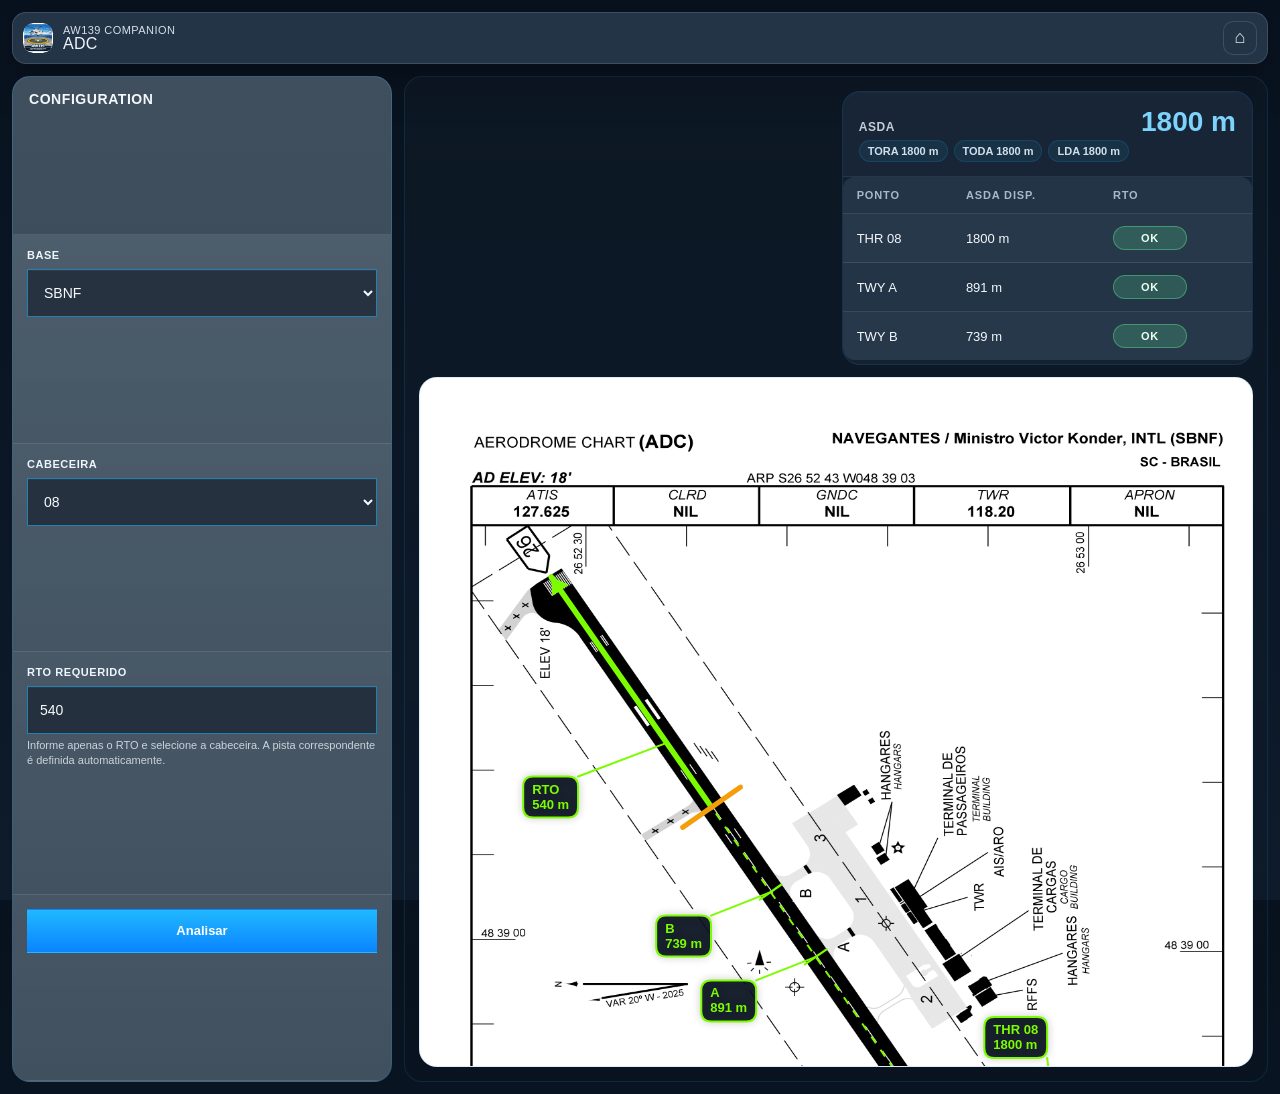
==== adc/index.html @ 5f9b778a "Add files via upload" ====
<!DOCTYPE html>
<html lang="pt-BR">
<head>
  <meta charset="UTF-8" />
  <meta name="viewport" content="width=device-width, initial-scale=1.0, viewport-fit=cover" />
  <meta name="theme-color" content="#08121f" />
  <meta name="apple-mobile-web-app-capable" content="yes" />
  <meta name="apple-mobile-web-app-status-bar-style" content="black-translucent" />
  <meta name="apple-mobile-web-app-title" content="AW139" />
  <link rel="manifest" href="../manifest.webmanifest" />
  <link rel="icon" type="image/png" sizes="32x32" href="../assets/icon-32.png" />
  <link rel="apple-touch-icon" sizes="180x180" href="../assets/icon-180.png" />
  <title>AW139 Companion - ADC Module v36</title>
  <style>

    :root {
      --bg: #08121f;
      --bg2: #0d1b2b;
      --panel: rgba(11, 22, 35, 0.92);
      --panel-2: rgba(14, 28, 45, 0.86);
      --line: rgba(148, 163, 184, 0.18);
      --line-2: rgba(148, 163, 184, 0.10);
      --text: #e5eef8;
      --muted: #97a7bb;
      --accent: #20b8ff;
      --accent-2: #0a84ff;
      --ok: #7CFC00;
      --bad: #ef4444;
      --warn: #f59e0b;
      --gate: #f59e0b;
      --violet: #8b5cf6;
      --chip: rgba(32, 184, 255, 0.10);
      --shadow: 0 18px 40px rgba(0,0,0,0.24);
      --radius: 20px;
      --radius-sm: 14px;
    }
    * { box-sizing: border-box; }
    html, body { height: 100%; }
    body {
      margin: 0;
      color: var(--text);
      font-family: Inter, -apple-system, BlinkMacSystemFont, "Segoe UI", Roboto, Helvetica, Arial, sans-serif;
      background:
        radial-gradient(circle at top right, rgba(32,184,255,.14), transparent 28%),
        radial-gradient(circle at bottom left, rgba(10,132,255,.12), transparent 22%),
        linear-gradient(180deg, var(--bg) 0%, var(--bg2) 100%);
    }
    .shell {
      min-height: calc(100% - 56px);
      display: grid;
      grid-template-columns: 460px 1fr;
      gap: 16px;
      padding: 16px;
    }
    .pane {
      border-radius: 24px;
      border: 1px solid var(--line);
      background: linear-gradient(180deg, rgba(14,28,45,.96), rgba(8,18,31,.96));
      box-shadow: var(--shadow);
      overflow: hidden;
      min-width: 0;
    }
    .left {
      display: flex;
      flex-direction: column;
      min-height: 0;
    }
    .hero {
      padding: 18px 20px 16px;
      border-bottom: 1px solid var(--line);
      background: linear-gradient(180deg, rgba(255,255,255,.03), rgba(255,255,255,0));
    }
    .eyebrow {
      color: #7dd3fc;
      font-size: 12px;
      font-weight: 800;
      letter-spacing: .10em;
      text-transform: uppercase;
    }
    h1 {
      margin: 8px 0 6px;
      font-size: 24px;
      line-height: 1.05;
      letter-spacing: -.02em;
    }
    .sub {
      color: var(--muted);
      font-size: 13px;
      line-height: 1.45;
    }
    .scroll {
      overflow: auto;
      padding: 14px;
      display: flex;
      flex-direction: column;
      gap: 12px;
    }
    .card {
      border-radius: var(--radius);
      border: 1px solid var(--line);
      background: linear-gradient(180deg, rgba(15,30,49,.95), rgba(11,22,35,.92));
      padding: 14px;
    }
    .card-head {
      display: flex;
      align-items: center;
      justify-content: space-between;
      gap: 10px;
      margin-bottom: 12px;
    }
    .card-title {
      margin: 0;
      font-size: 15px;
      font-weight: 800;
      letter-spacing: -.01em;
    }
    .step {
      min-width: 28px;
      height: 28px;
      border-radius: 999px;
      display: inline-flex;
      align-items: center;
      justify-content: center;
      background: linear-gradient(180deg, var(--accent), var(--accent-2));
      color: white;
      font-size: 12px;
      font-weight: 800;
      box-shadow: 0 6px 16px rgba(32,184,255,.28);
    }
    .grid2, .grid3 {
      display: grid;
      gap: 10px;
    }
    .grid2 { grid-template-columns: 1fr 1fr; }
    .grid3 { grid-template-columns: repeat(3, minmax(0, 1fr)); }
    .stack { display: flex; flex-direction: column; gap: 8px; }
    label {
      display: block;
      margin-bottom: 6px;
      color: #b8c5d4;
      font-size: 11px;
      font-weight: 700;
      letter-spacing: .04em;
      text-transform: uppercase;
    }
    input, select, textarea {
      width: 100%;
      border-radius: 14px;
      border: 1px solid rgba(148,163,184,.18);
      background: rgba(4,10,18,.56);
      color: var(--text);
      padding: 11px 12px;
      font-size: 14px;
      outline: none;
      resize: vertical;
    }
    textarea { min-height: 110px; font-family: ui-monospace, SFMono-Regular, Menlo, Consolas, monospace; font-size: 12px; }
    #geometryJson { min-height: 360px; line-height: 1.45; white-space: pre; overflow: auto; }
    #baseJson { min-height: 180px; line-height: 1.45; white-space: pre; overflow: auto; }
    input:focus, select:focus, textarea:focus {
      border-color: rgba(32,184,255,.68);
      box-shadow: 0 0 0 3px rgba(32,184,255,.12);
    }
    button {
      border: 1px solid rgba(148,163,184,.18);
      background: rgba(255,255,255,.03);
      color: var(--text);
      padding: 10px 13px;
      border-radius: 14px;
      font-size: 13px;
      font-weight: 800;
      cursor: pointer;
      transition: .18s ease;
    }
    button:hover { transform: translateY(-1px); border-color: rgba(32,184,255,.32); }
    button.primary {
      background: linear-gradient(180deg, var(--accent), var(--accent-2));
      color: white;
      border-color: transparent;
      box-shadow: 0 8px 18px rgba(32,184,255,.22);
    }
    button.ghost { background: rgba(255,255,255,.02); }
    .btn-row { display: flex; gap: 8px; flex-wrap: wrap; }
    .chips { display: flex; flex-wrap: wrap; gap: 8px; }
    .chip {
      border-radius: 999px;
      padding: 7px 11px;
      background: var(--chip);
      color: #d8efff;
      border: 1px solid rgba(32,184,255,.22);
      font-size: 12px;
      font-weight: 800;
    }
    .chip.ok { background: rgba(53,208,127,.10); border-color: rgba(53,208,127,.28); color: #baf5d0; }
    .chip.bad { background: rgba(255,88,93,.10); border-color: rgba(255,88,93,.28); color: #ffd3d4; }
    .chip.warn { background: rgba(247,181,72,.10); border-color: rgba(247,181,72,.28); color: #ffe4b0; }
    .metrics {
      display: grid;
      grid-template-columns: repeat(3, minmax(0, 1fr));
      gap: 10px;
    }
    .metric {
      border-radius: 16px;
      padding: 12px;
      border: 1px solid var(--line);
      background: linear-gradient(180deg, rgba(5,10,18,.36), rgba(255,255,255,.02));
    }
    .metric .k { font-size: 11px; text-transform: uppercase; letter-spacing: .05em; color: var(--muted); font-weight: 700; }
    .metric .v { margin-top: 7px; font-size: 24px; font-weight: 900; letter-spacing: -.03em; }
    .helper, .summary, .foot {
      color: var(--muted);
      font-size: 12px;
      line-height: 1.55;
    }
    .summary { font-size: 13px; }
    .summary strong { color: #def4ff; }
    table {
      width: 100%;
      border-collapse: collapse;
      border-spacing: 0;
      overflow: hidden;
      border-radius: 14px;
      font-size: 12px;
    }
    th, td {
      padding: 9px 8px;
      border-bottom: 1px solid var(--line-2);
      text-align: center;
    }
    th:first-child, td:first-child { text-align: left; }
    th {
      background: rgba(255,255,255,.03);
      color: #a8bbcd;
      font-size: 11px;
      font-weight: 800;
      text-transform: uppercase;
      letter-spacing: .04em;
    }
    tr:last-child td { border-bottom: none; }
    .yes { color: #9ef0bd; font-weight: 800; }
    .no { color: #ffc0c2; font-weight: 800; }
    .decision-go { color: #9ef0bd; font-weight: 900; }
    .decision-stop { color: #ffc0c2; font-weight: 900; }
    .selected-row { outline: 2px solid rgba(32,184,255,.16); background: rgba(32,184,255,.06); }
    .right {
      display: flex;
      flex-direction: column;
      min-height: 0;
    }
    .viz-head {
      padding: 16px 18px;
      border-bottom: 1px solid var(--line);
      display: flex;
      justify-content: space-between;
      align-items: center;
      gap: 10px;
      background: linear-gradient(180deg, rgba(255,255,255,.03), rgba(255,255,255,0));
    }
    .viz-title {
      font-size: 16px;
      font-weight: 800;
      letter-spacing: -.01em;
    }
    .viz-wrap {
      position: relative;
      flex: 1;
      min-height: 560px;
      background: #cfd8e3;
      overflow: hidden;
      cursor: zoom-in;
    }
    .viz-wrap.capture { cursor: crosshair; }
    canvas {
      display: block;
      width: 100%;
      height: 100%;
      background: #cfd8e3;
    }
    .legend {
      padding: 12px 16px 10px;
      border-top: 1px solid var(--line);
      display: flex;
      flex-wrap: wrap;
      gap: 10px 18px;
      background: rgba(255,255,255,.02);
      color: #bfd0e2;
      font-size: 12px;
    }
    .legend .item { display: inline-flex; align-items: center; gap: 8px; }
    .swatch { width: 22px; height: 4px; border-radius: 999px; }
    .capture-banner {
      position: absolute;
      left: 14px;
      top: 14px;
      max-width: 340px;
      padding: 10px 12px;
      border-radius: 12px;
      background: rgba(10,132,255,.94);
      color: white;
      font-size: 12px;
      line-height: 1.45;
      box-shadow: 0 10px 24px rgba(0,0,0,.18);
    }
    .mono { font-family: ui-monospace, SFMono-Regular, Menlo, Consolas, monospace; }
    .split-note {
      display: grid;
      grid-template-columns: 1fr 1fr;
      gap: 10px;
      margin-top: 10px;
    }
    .note-box {
      border-radius: 14px;
      border: 1px solid var(--line);
      padding: 10px 12px;
      background: rgba(255,255,255,.02);
    }
    .note-box strong { display: block; margin-bottom: 4px; font-size: 12px; }
    .dev-hidden { display: none !important; }
    .menu-toggle-card.dev-hidden, .advanced-wrap.dev-hidden { display: none !important; }
    .body-fullscreen { overflow: hidden; }
    .right.chart-only-fullscreen {
      position: fixed;
      inset: 0;
      z-index: 9999;
      border-radius: 0;
      border: 0;
      box-shadow: none;
      background: #000;
    }
    .right.chart-only-fullscreen .viz-head,
    .right.chart-only-fullscreen .legend,
    .right.chart-only-fullscreen .advanced-wrap {
      display: none;
    }
    .right.chart-only-fullscreen .viz-wrap {
      min-height: 100vh;
      height: 100vh;
      background: #000;
      cursor: default;
    }
    .chart-close {
      position: absolute;
      top: calc(env(safe-area-inset-top, 0px) + 14px);
      left: calc(env(safe-area-inset-left, 0px) + 14px);
      width: 42px;
      height: 42px;
      border-radius: 999px;
      border: 1px solid rgba(255,255,255,.16);
      background: rgba(6,12,20,.72);
      color: white;
      font-size: 22px;
      line-height: 1;
      display: none;
      align-items: center;
      justify-content: center;
      z-index: 20;
      backdrop-filter: blur(10px);
      -webkit-backdrop-filter: blur(10px);
    }
    .right.chart-only-fullscreen .chart-close { display: inline-flex; }
    @media (max-width: 1180px) {
      .shell { grid-template-columns: 1fr; }
      .viz-wrap { min-height: 54vh; }
    }
    @media (max-width: 720px) {
      .grid2, .grid3, .metrics, .split-note { grid-template-columns: 1fr; }
      .shell { padding: 10px; gap: 10px; }
    }
  
    .split-2 { display:grid; grid-template-columns: 1fr 1fr; gap: 10px; }
    .divider { height:1px; background: var(--line); margin: 14px 0; }
    .status-line { display:flex; flex-wrap:wrap; gap:8px; margin-top:10px; }
    .mini { font-size: 12px; color: var(--muted); }
    .mono { font-family: ui-monospace, SFMono-Regular, Menlo, Consolas, monospace; }
    .selected-row td { background: rgba(32,184,255,.08); }
    .pill-note { display:inline-flex; align-items:center; gap:6px; padding:6px 10px; border-radius:999px; background:rgba(148,163,184,.12); color:var(--muted); font-size:12px; font-weight:700; }
    .field-note { margin-top: 6px; color: var(--muted); font-size: 12px; line-height: 1.4; }
    .btn-row.wrap { flex-wrap: wrap; }
    .viz-title-row { display:flex; align-items:center; justify-content:space-between; gap:10px; }
    .soft-box { border:1px solid var(--line); border-radius:14px; background:rgba(4,10,18,.32); padding:10px; }

    .toggle-switch { display:inline-flex; align-items:center; gap:10px; cursor:pointer; user-select:none; }
    .toggle-switch input { display:none; }
    .toggle-slider { width:46px; height:28px; border-radius:999px; background:rgba(148,163,184,.28); position:relative; transition:.2s ease; border:1px solid rgba(148,163,184,.25); }
    .toggle-slider::after { content:""; position:absolute; top:3px; left:3px; width:20px; height:20px; border-radius:999px; background:#fff; transition:.2s ease; box-shadow:0 2px 8px rgba(0,0,0,.25); }
    .toggle-switch input:checked + .toggle-slider { background:linear-gradient(180deg, var(--accent), var(--accent-2)); border-color:transparent; }
    .toggle-switch input:checked + .toggle-slider::after { transform:translateX(18px); }
    .toggle-text { font-size:12px; font-weight:800; color:#cfe2f5; letter-spacing:.04em; text-transform:uppercase; }
    .advanced-wrap { max-height:0; overflow:hidden; transition:max-height .24s ease; border-top:1px solid transparent; background:rgba(255,255,255,.02); }
    .advanced-wrap.open { max-height:46vh; overflow:auto; border-top-color:var(--line); }
    .advanced-inner { padding:12px; }
    .metrics.single { grid-template-columns: 1fr; }
    .metric.compact { padding:14px; }
    .metric.compact .v { font-size:28px; }
    .muted-small { color: var(--muted); font-size: 12px; }
    @media (max-width: 960px) {
      .shell { grid-template-columns: 1fr; }
      .left { order: 1; }
      .right { order: 2; min-height: 62vh; }
    }

    /* v24 Leonardo-style structure with our palette and font */
    :root {
      --app-bg: #08121f;
      --app-bg-2: #0d1b2b;
      --panel-flat: #475867;
      --panel-flat-2: #3d4d5c;
      --panel-dark: #132132;
      --panel-dark-2: #0f1b2b;
      --panel-border: rgba(32, 184, 255, .20);
      --field-bg: rgba(10, 18, 31, .55);
      --field-border: rgba(32, 184, 255, .60);
      --field-track: rgba(184, 197, 212, .72);
      --surface-light: #edf0f3;
    }
    body {
      background: linear-gradient(180deg, var(--app-bg) 0%, var(--app-bg-2) 100%);
      color: #eef5fb;
      font-family: Inter, -apple-system, BlinkMacSystemFont, "Segoe UI", Roboto, Helvetica, Arial, sans-serif;
    }
    .topbar {
      display: grid;
      grid-template-columns: 1fr auto;
      gap: 12px;
      align-items: center;
      background: #243447;
      border: 1px solid rgba(255,255,255,.12);
      border-radius: 18px;
      padding: 10px 12px;
      box-shadow: 0 18px 40px rgba(0,0,0,.28);
      margin: 12px 12px 0;
    }
    .topbar-left, .topbar-right {
      display: flex;
      align-items: center;
      gap: 10px;
      flex-wrap: wrap;
    }
    .product-tag {
      display: flex;
      align-items: center;
      gap: 10px;
      padding-left: 0;
    }
    .product-icon {
      width: 38px;
      height: 38px;
      border-radius: 12px;
      display: grid;
      place-items: center;
      background: #1E293B;
      color: #E5EEF7;
      font-size: 20px;
      overflow: hidden;
    }
    .product-icon img {
      width: 100%;
      height: 100%;
      display: block;
      object-fit: cover;
      border-radius: inherit;
    }
    .product-line {
      font-size: 13px;
      letter-spacing: .04em;
      color: #E5EEF7;
      opacity: .92;
      text-transform: uppercase;
    }
    .product-sub {
      font-size: 20px;
      line-height: 1.05;
      font-weight: 300;
      letter-spacing: .02em;
    }
    .module-topbar {
      padding: 8px 10px !important;
      border-radius: 14px !important;
    }
    .module-topbar .product-icon {
      width: 30px !important;
      height: 30px !important;
      font-size: 16px !important;
      border-radius: 10px !important;
    }
    .module-topbar .product-line { font-size: 11px !important; }
    .module-topbar .product-sub { font-size: 16px !important; font-weight: 500 !important; }
    .module-topbar .topbar-left, .module-topbar .topbar-right { gap: 8px !important; }
    .shell {
      min-height: calc(100vh - 72px);
      grid-template-columns: minmax(0, 1fr) 348px;
      gap: 12px;
      padding: 12px;
      align-items: stretch;
    }
    .pane {
      border-radius: 0;
      border: 1px solid rgba(32,184,255,.12);
      background: transparent;
      box-shadow: none;
      overflow: hidden;
    }
    .right {
      background: linear-gradient(180deg, rgba(255,255,255,.02), rgba(10,18,28,.18));
      display: flex;
      flex-direction: column;
    }
    .left {
      background: linear-gradient(180deg, var(--panel-flat), var(--panel-flat-2));
      border-color: rgba(32,184,255,.16);
      color: #edf5fb;
      display: flex;
      flex-direction: column;
      gap: 0;
    }
    .hero, .scroll .card .card-head .step, .eyebrow, .sub, .legend { display: none !important; }
    .scroll {
      padding: 0;
      gap: 0;
      overflow: auto;
    }
    .config-panel {
      display: flex;
      flex-direction: column;
      height: 100%;
    }
    .config-header {
      padding: 14px 16px;
      font-size: 14px;
      font-weight: 800;
      letter-spacing: .04em;
      text-transform: uppercase;
      border-bottom: 1px solid rgba(255,255,255,.10);
      background: rgba(0,0,0,.10);
      color: #f3f8fc;
    }
    .config-card {
      padding: 14px 16px 16px;
      border-bottom: 1px solid rgba(255,255,255,.10);
      background: linear-gradient(180deg, rgba(255,255,255,.04), rgba(255,255,255,.02));
    }
    .config-card.compact { padding-bottom: 12px; }
    .card, .soft-box {
      border: 0;
      border-radius: 0;
      background: transparent;
      padding: 0;
      box-shadow: none;
    }
    .card-title, .config-label, label {
      color: #eef6fb;
      font-size: 11px;
      font-weight: 700;
      letter-spacing: .05em;
      margin-bottom: 8px;
      text-transform: uppercase;
    }
    .field-caption {
      color: rgba(240,247,252,.78);
      font-size: 11px;
      margin-top: 4px;
      line-height: 1.35;
    }
    input, select, textarea {
      border-radius: 0;
      border: 1px solid var(--field-border);
      background: var(--field-bg);
      color: #f6fbff;
      padding: 12px 12px;
      font-size: 14px;
      font-family: inherit;
      min-height: 48px;
      box-shadow: inset 0 1px 0 rgba(255,255,255,.04);
    }
    textarea { min-height: 120px; }
    input:focus, select:focus, textarea:focus {
      border-color: rgba(32,184,255,.95);
      box-shadow: 0 0 0 2px rgba(32,184,255,.18);
    }
    .action-row {
      display: flex;
      gap: 10px;
      margin-top: 12px;
      flex-wrap: wrap;
    }
    button {
      border-radius: 0;
      padding: 11px 14px;
      min-height: 44px;
      font-family: inherit;
      border: 1px solid rgba(32,184,255,.18);
      background: rgba(255,255,255,.04);
      color: var(--text);
      font-size: 13px;
      font-weight: 800;
      cursor: pointer;
      transition: .18s ease;
      box-shadow: none;
    }
    button:hover { transform: translateY(-1px); border-color: rgba(32,184,255,.34); }
    button.primary {
      background: linear-gradient(180deg, var(--accent), var(--accent-2));
      color: white;
      border-color: transparent;
      box-shadow: none;
    }
    .ghost-link {
      color: #dcecf8;
      background: rgba(255,255,255,.04);
      border-color: rgba(32,184,255,.14);
    }
    .workspace {
      display: flex;
      flex-direction: column;
      min-height: calc(100% - 56px);
      gap: 12px;
      padding: 0;
    }
    .chart-frame {
      border: 1px solid rgba(32,184,255,.12);
      background: rgba(255,255,255,.96);
      display: flex;
      flex-direction: column;
      min-height: 0;
      flex: 1 1 auto;
    }
    .chart-strip {
      display: none !important;
    }
    .chart-strip .viz-title {
      display: block !important;
      font-size: 14px;
      font-weight: 700;
      letter-spacing: .01em;
      color: #f6fbff;
    }
    .chart-strip .sub {
      display: block !important;
      color: rgba(247,251,255,.72);
      font-size: 11px;
      margin-top: 4px;
    }
    .chart-actions {
      display: inline-flex;
      align-items: center;
      gap: 8px;
      flex-wrap: wrap;
      justify-content: flex-end;
    }
    .page-toggle {
      display: inline-flex;
      align-items: center;
      gap: 6px;
      padding: 4px;
      border-radius: 999px;
      background: rgba(6, 14, 24, .22);
      border: 1px solid rgba(255,255,255,.14);
    }
    .page-toggle[hidden] { display: none !important; }
    .page-toggle button {
      min-height: 0;
      padding: 8px 12px;
      border-radius: 999px;
      border: 1px solid transparent;
      background: transparent;
      color: rgba(247,251,255,.84);
      font-size: 12px;
      font-weight: 800;
      letter-spacing: .02em;
      box-shadow: none;
    }
    .page-toggle button.active {
      background: rgba(32,184,255,.18);
      border-color: rgba(32,184,255,.40);
      color: #ffffff;
    }
    .viz-head {
      padding: 0;
      border-bottom: 0;
      background: transparent;
    }
    .viz-title-row { display: none; }
    .viz-wrap {
      background: transparent;
      min-height: 0;
      height: auto;
      cursor: zoom-in;
      border-top: 0;
      border-bottom: 0;
      line-height: 0;
    }
    canvas {
      display: block;
      background: transparent;
    }
    .result-panel {
      border: 1px solid rgba(32,184,255,.12);
      background: #132132;
      color: #f4f8fb;
      transition: border-color .18s ease, background .18s ease, box-shadow .18s ease;
      box-shadow: inset 0 1px 0 rgba(32,184,255,.04);
    }
    .result-panel.state-ok,
    .result-panel.state-bad {
      border-color: rgba(32,184,255,.12);
      background: #132132;
      box-shadow: inset 0 1px 0 rgba(32,184,255,.04);
    }
    .result-panel.state-ok .result-top,
    .result-panel.state-bad .result-top {
      border-bottom-color: rgba(255,255,255,.08);
      background: rgba(255,255,255,.02);
    }
    .result-top {
      padding: 14px 16px;
      border-bottom: 1px solid rgba(255,255,255,.08);
      display: flex;
      align-items: baseline;
      justify-content: space-between;
      gap: 12px;
    }
    .result-title {
      font-size: 12px;
      letter-spacing: .05em;
      text-transform: uppercase;
      color: rgba(230,241,249,.82);
      font-weight: 700;
    }
    .result-value {
      font-size: 28px;
      font-weight: 800;
      color: #7dd3fc;
    }
    .decision-table {
      width: 100%;
      border-collapse: collapse;
      margin-top: 0;
      background: #243447;
      border-radius: 12px;
      overflow: hidden;
    }
    .result-panel.state-ok .decision-table,
    .result-panel.state-bad .decision-table {
      background: #243447;
    }
    .decision-table th, .decision-table td {
      padding: 10px 12px;
      border-bottom: 1px solid rgba(255,255,255,.10);
      text-align: left;
    }
    .decision-table thead th {
      font-size: 11px;
      letter-spacing: .08em;
      text-transform: uppercase;
      color: #A9B8C8;
      background: #243447;
    }
    .result-panel.state-ok .decision-table thead th,
    .result-panel.state-bad .decision-table thead th {
      background: #243447;
      color: #A9B8C8;
    }
    .decision-table tbody tr:nth-child(odd) td { background: rgba(255,255,255,.02); }
    .result-panel.state-ok .decision-table tbody td,
    .result-panel.state-bad .decision-table tbody td {
      background: transparent;
      border-bottom-color: rgba(255,255,255,.10);
    }
    .result-panel.state-ok .decision-table tbody tr:nth-child(odd) td,
    .result-panel.state-bad .decision-table tbody tr:nth-child(odd) td {
      background: rgba(255,255,255,.02);
    }
    .decision-table .td-ok {
      display: inline-flex;
      align-items: center;
      justify-content: center;
      min-width: 74px;
      padding: 6px 10px;
      color: #eafff1;
      font-weight: 900;
      font-size: 11px;
      letter-spacing: .06em;
      text-transform: uppercase;
      background: rgba(98,255,156,.18);
      box-shadow: inset 0 0 0 1px rgba(98,255,156,.36);
      border-radius: 999px;
    }
    .decision-table .td-bad {
      display: inline-flex;
      align-items: center;
      justify-content: center;
      min-width: 74px;
      padding: 6px 10px;
      color: #fff1f1;
      font-weight: 900;
      font-size: 11px;
      letter-spacing: .06em;
      text-transform: uppercase;
      background: rgba(255,94,94,.18);
      box-shadow: inset 0 0 0 1px rgba(255,94,94,.34);
      border-radius: 999px;
    }
    .result-meta {
      display: flex;
      flex-wrap: wrap;
      gap: 6px;
      margin-top: 6px;
    }
    .declared-chip {
      border: 1px solid rgba(32,184,255,.14);
      background: rgba(32,184,255,.08);
      color: #cfe0ed;
      border-radius: 999px;
      padding: 4px 8px;
      font-size: 11px;
      font-weight: 600;
    }

    .decision-table-wrap {
      padding: 0 0 4px;
      overflow: auto;
    }
    table {
      border-radius: 0;
      font-size: 13px;
      background: transparent;
    }
    th, td { padding: 12px 12px; }
    th {
      background: rgba(255,255,255,.05);
      color: #cfe0ed;
      font-size: 11px;
    }
    tbody tr:nth-child(odd) td { background: rgba(255,255,255,.02); }
    .menu-toggle-card {
      border: 1px solid rgba(32,184,255,.12);
      background: rgba(17,28,39,.55);
      padding: 12px 14px;
      display: flex;
      align-items: center;
      justify-content: space-between;
      gap: 12px;
    }
    .menu-toggle-copy {
      display: flex;
      flex-direction: column;
      gap: 4px;
    }
    .menu-toggle-copy strong {
      font-size: 13px;
      color: #f2f8fd;
    }
    .menu-toggle-copy span {
      font-size: 11px;
      color: rgba(219,233,245,.68);
      line-height: 1.45;
    }
    .toggle-switch { gap: 8px; }
    .toggle-text {
      font-size: 11px;
      color: #dcebf6;
    }
    .advanced-wrap {
      border-top: 0;
      background: transparent;
      max-height: 0;
      overflow: hidden;
      transition: max-height .24s ease;
    }
    .advanced-wrap.open {
      max-height: 1100px;
      overflow: visible;
    }
    .advanced-inner {
      padding: 0;
    }
    .advanced-card {
      border: 1px solid rgba(32,184,255,.12);
      background: rgba(17,28,39,.62);
      padding: 14px;
    }
    .advanced-card .card-head { margin-bottom: 10px; }
    .advanced-card .card-title { font-size: 13px; }
    .field-note, .mini, .muted-small { color: rgba(215,230,242,.72); }
    .divider { background: rgba(255,255,255,.10); }
    .status-line .chip { background: rgba(32,184,255,.12); }
    .chart-close {
      background: rgba(14,20,28,.80);
      border-radius: 999px;
      box-shadow: none;
    }
    .right.chart-only-fullscreen {
      background: #000;
      padding: 0;
      border: 0;
    }
    .right.chart-only-fullscreen .result-panel,
    .right.chart-only-fullscreen .menu-toggle-card,
    .right.chart-only-fullscreen .advanced-wrap { display: none; }
    .right.chart-only-fullscreen .chart-frame {
      display: flex;
      flex-direction: column;
      min-height: 100vh;
      height: 100vh;
      margin: 0;
      padding: 0;
      border: 0;
      background: #000;
    }
    .right.chart-only-fullscreen .chart-strip {
      position: absolute;
      top: calc(env(safe-area-inset-top, 0px) + 14px);
      right: calc(env(safe-area-inset-right, 0px) + 14px);
      z-index: 10000;
      margin: 0;
      padding: 0;
      background: transparent;
      border: 0;
      box-shadow: none;
    }
    .right.chart-only-fullscreen .viz-title,
    .right.chart-only-fullscreen .sub { display: none; }
    .right.chart-only-fullscreen .viz-wrap { min-height: 100vh; height: 100vh; flex: 1 1 auto; }
    @media (max-width: 1100px) {
      .shell { grid-template-columns: 1fr; }
      .left { order: 2; }
      .right { order: 1; }
      .viz-wrap { min-height: 50vh; }
    }
    @media (max-width: 720px) {
      .topbar { margin: 8px 8px 0; }
      .shell { padding: 8px; gap: 8px; }
      .config-card, .result-top, .menu-toggle-card, .advanced-card { padding-left: 12px; padding-right: 12px; }
      input, select, textarea, button { min-height: 46px; }
      .result-value { font-size: 24px; }
    }


    @media (min-width: 768px) and (max-width: 1366px) {
      .shell {
        min-height: auto;
        grid-template-columns: 1fr;
        gap: 12px;
        padding: 12px;
      }
      .left,
      .right {
        order: initial;
        border-radius: 18px;
        overflow: hidden;
      }
      .left {
        background: linear-gradient(180deg, var(--panel-flat), var(--panel-flat-2));
      }
      .config-panel {
        display: grid;
        grid-template-columns: repeat(3, minmax(0, 1fr));
        align-items: stretch;
      }
      .config-header {
        grid-column: 1 / -1;
      }
      .config-card {
        padding: 14px;
      }
      .config-card.compact {
        min-height: 100%;
      }
      .config-card:last-child {
        grid-column: 1 / -1;
      }
      .action-row {
        margin-top: 0;
      }
      .action-row .primary {
        width: 100%;
      }
      .workspace {
        padding: 14px;
        gap: 12px;
      }
      .result-panel {
        order: 1;
        border-radius: 18px;
        overflow: hidden;
      }
      .chart-frame {
        order: 2;
        border-radius: 18px;
        overflow: hidden;
        min-height: 56vh;
      }
      .viz-wrap {
        min-height: 56vh;
      }
      .decision-table th,
      .decision-table td {
        padding: 12px 14px;
      }
    }
    @media (min-width: 768px) and (max-width: 1366px) and (orientation: portrait) {
      .config-panel {
        grid-template-columns: 1fr;
      }
      .chart-frame,
      .viz-wrap {
        min-height: 52vh;
      }
    }

    @media (min-width: 1024px) and (max-width: 1366px) and (orientation: landscape) {
      .shell {
        min-height: calc(100dvh - 76px);
        grid-template-columns: 380px minmax(0, 1fr);
        gap: 12px;
        padding: 12px;
        align-items: stretch;
      }
      .pane.left,
      .pane.right {
        min-height: 0;
        border-radius: 18px;
        overflow: hidden;
      }
      .pane.left {
        order: 1;
      }
      .pane.right {
        order: 2;
      }
      .config-panel {
        grid-template-columns: 1fr;
      }
      .config-card:last-child {
        grid-column: auto;
      }
      .workspace {
        height: 100%;
        min-height: 0;
        grid-template-columns: 1fr;
        grid-template-rows: minmax(0, 1fr) auto;
        gap: 12px;
        padding: 14px;
      }
      .chart-frame {
        min-height: calc(100dvh - 210px);
      }
      .viz-wrap {
        min-height: 0;
        height: 100%;
      }
      .result-panel {
        align-self: end;
      }
    }

  </style>
</head>

<body>
  <header class="topbar module-topbar adc-module-topbar">
    <div class="topbar-left">
      <div class="product-tag no-sep">
        <div class="product-icon"><img src="../assets/icon-192.png" alt=""></div>
        <div>
          <div class="product-line">AW139 Companion</div>
          <div class="product-sub">ADC</div>
        </div>
      </div>
    </div>
    <div class="topbar-right"></div>
  </header>

  <div class="shell">
    <main class="pane right">
      <div class="workspace">
        <div class="chart-frame">
          <div class="chart-strip">
            <div>
              <div class="viz-title">Aerodrome Chart / Decision Overlay</div>
              <div class="sub" id="vizSubtitle">Toque na carta para tela cheia.</div>
            </div>
            <div class="chart-actions"></div>
          </div>
          <div class="viz-wrap" id="vizWrap">
            <button class="chart-close" id="chartCloseBtn" aria-label="Fechar tela cheia">×</button>
            <canvas id="vizCanvas"></canvas>
            <div class="capture-banner" id="captureBanner" hidden></div>
          </div>
        </div>

        <section class="result-panel">
          <div class="result-top">
            <div>
              <div class="result-title">ASDA</div>
              <div class="result-meta" id="declaredMeta"></div>
            </div>
            <div class="result-value" id="asdaMetric">-</div>
          </div>
          <div class="decision-table-wrap">
            <table class="decision-table">
              <thead>
                <tr>
                  <th>Ponto</th>
                  <th>ASDA disp.</th>
                  <th>RTO</th>
                </tr>
              </thead>
              <tbody id="decisionTable"></tbody>
            </table>
          </div>
        </section>

        <section class="menu-toggle-card dev-hidden" hidden>
          <div class="menu-toggle-copy">
            <strong>Biblioteca / engine / fine tune manual</strong>
            <span>Oculto por padrão para manter a interface simples. Ative só quando precisar editar, importar ou ajustar uma base.</span>
          </div>
          <label class="toggle-switch" for="advancedToggle">
            <input type="checkbox" id="advancedToggle" />
            <span class="toggle-slider"></span>
            <span class="toggle-text">Menu</span>
          </label>
        </section>

        <div class="advanced-wrap dev-hidden" id="advancedWrap" hidden>
          <div class="advanced-inner">
            <section class="advanced-card">
              <div class="card-head">
                <h2 class="card-title">Biblioteca / engine / fine tune manual</h2>
              </div>

              <div class="soft-box">
                <div class="mini">Status da base atual</div>
                <div class="status-line" id="libraryStatusChips"></div>
                <div class="field-note">Base estável e base em draft ficam isoladas. Em conflito de ID, a importação vira draft e não sobrescreve a base protegida.</div>
              </div>

              <div class="divider"></div>

              <div class="btn-row wrap">
                <button id="duplicateDraftBtn">Duplicar atual como draft</button>
                <button id="exportBaseBtn">Exportar base JSON</button>
                <button id="copyBaseBtn">Copiar base JSON</button>
                <button id="saveBaseBtn">Salvar base JSON</button>
                <button id="importBaseBtn">Importar base JSON</button>
              </div>
              <div class="field-note">Use Base JSON para congelar uma base pronta e trazer para outra build sem depender do estado salvo localmente.</div>
              <div style="margin-top:10px;">
                <label for="baseJson">Base pack JSON</label>
                <textarea id="baseJson" wrap="off" spellcheck="false"></textarea>
              </div>

              <div class="divider"></div>

              <div class="grid2">
                <div>
                  <label for="anchorSelect">Âncora ativa</label>
                  <select id="anchorSelect"></select>
                </div>
                <div>
                  <label for="nudgeStep">Nudge</label>
                  <input id="nudgeStep" type="number" min="1" step="1" value="2" />
                </div>
              </div>
              <div class="btn-row wrap" style="margin-top:12px;">
                <button id="captureBtn">Capturar na carta</button>
                <button id="cancelCaptureBtn">Cancelar captura</button>
                <button id="copyPointBtn">Copiar coordenada</button>
                <button id="pastePointBtn">Colar no selecionado</button>
                <button id="addAnchorBtn">Adicionar âncora</button>
                <button id="deleteAnchorBtn">Excluir âncora</button>
                <button id="resetDefaultsBtn">Resetar pista atual</button>
                <button id="exportGeometryBtn">Exportar geometry JSON</button>
                <button id="copyGeometryBtn">Copiar geometry JSON</button>
                <button id="saveGeometryBtn">Salvar geometry JSON</button>
                <button id="applyGeometryBtn">Aplicar geometry JSON</button>
              </div>
              <div class="btn-row" style="margin-top:8px; gap:8px;">
                <button id="nudgeLeftBtn">←</button>
                <button id="nudgeUpBtn">↑</button>
                <button id="nudgeDownBtn">↓</button>
                <button id="nudgeRightBtn">→</button>
              </div>
              <div class="field-note">O fine tune atua só na pista atual da base atual. Use <strong>Copiar coordenada</strong> e <strong>Colar no selecionado</strong> para igualar pontos, como PAV = THR.</div>

              <div style="margin-top:12px; overflow:auto; max-height:220px;">
                <table>
                  <thead>
                    <tr>
                      <th>Âncora</th>
                      <th>m ref</th>
                      <th>X</th>
                      <th>Y</th>
                    </tr>
                  </thead>
                  <tbody id="anchorTable"></tbody>
                </table>
              </div>

              <div style="margin-top:10px;">
                <label for="geometryJson">Geometry JSON</label>
                <div class="field-note">Campo ampliado para inspeção e edição completa do JSON. Você pode rolar tanto na vertical quanto na horizontal.</div>
                <textarea id="geometryJson" wrap="off" spellcheck="false"></textarea>
              </div>

              
              <div class="divider"></div>

              <div class="soft-box">
                <div class="mini">Distâncias declaradas / complementos da cabeceira <strong id="declaredEndLabel">-</strong></div>
                <div class="grid2" style="margin-top:10px;">
                  <div><label for="declaredToraInput">TORA</label><input id="declaredToraInput" type="number" min="0" step="1" /></div>
                  <div><label for="declaredTodaInput">TODA</label><input id="declaredTodaInput" type="number" min="0" step="1" /></div>
                  <div><label for="declaredAsdaInput">ASDA</label><input id="declaredAsdaInput" type="number" min="0" step="1" /></div>
                  <div><label for="declaredLdaInput">LDA</label><input id="declaredLdaInput" type="number" min="0" step="1" /></div>
                </div>
                <div class="grid3" style="margin-top:10px;">
                  <div><label for="displacedInput">THR deslocada</label><input id="displacedInput" type="number" min="0" step="1" /></div>
                  <div><label for="stopwayInput">Stopway</label><input id="stopwayInput" type="number" min="0" step="1" /></div>
                  <div><label for="clearwayInput">Clearway</label><input id="clearwayInput" type="number" min="0" step="1" /></div>
                  <div><label for="operationalStartInput">Início operacional</label><input id="operationalStartInput" type="number" min="0" step="1" /></div>
                </div>
                <div class="btn-row wrap" style="margin-top:12px;">
                  <button id="applyDeclaredBtn">Salvar distâncias</button>
                  <button id="applyDeclaredShiftBtn">Aplicar THR declarada</button>
                  <button id="normalizeRunwayBtn">Normalizar pista</button>
                  <button id="resetDeclaredBtn">Resetar cabeceira</button>
                </div>
                <div class="field-note">RTO usa ASDA. Use <strong>Aplicar THR declarada</strong> para encaixar a cabeceira ativa na distância oficial, ou <strong>Normalizar pista</strong> para fechar as duas extremidades pela régua declarada.</div>
              </div>

              <div class="divider"></div>
              <div class="btn-row wrap">
                <button id="readInboxBtn" class="ghost-link">Ler inbox externo</button>
              </div>
            </section>
          </div>
        </div>
      </div>
    </main>

    <aside class="pane left">
      <div class="config-panel">
        <div class="config-header">Configuration</div>

        <section class="config-card compact">
          <label for="baseSelect">Base</label>
          <select id="baseSelect"></select>
        </section>

        <section class="config-card compact">
          <label for="departureEndSelect">Cabeceira</label>
          <select id="departureEndSelect"></select>
        </section>

        <section class="config-card compact">
          <label for="rtoInput">RTO requerido</label>
          <input id="rtoInput" type="number" min="0" step="1" value="540" />
          <div class="field-caption">Informe apenas o RTO e selecione a cabeceira. A pista correspondente é definida automaticamente.</div>
        </section>

        <section class="config-card">
          <div class="action-row">
            <button class="primary" id="analyzeBtn">Analisar</button>
          </div>
        </section>
      </div>
    </aside>
  </div>

  <script src="../shared/module-bridge.js"></script>
  <script src="app.js?v=44l"></script>
<script src="../shared/pwa.js"></script>
</body>
</html>
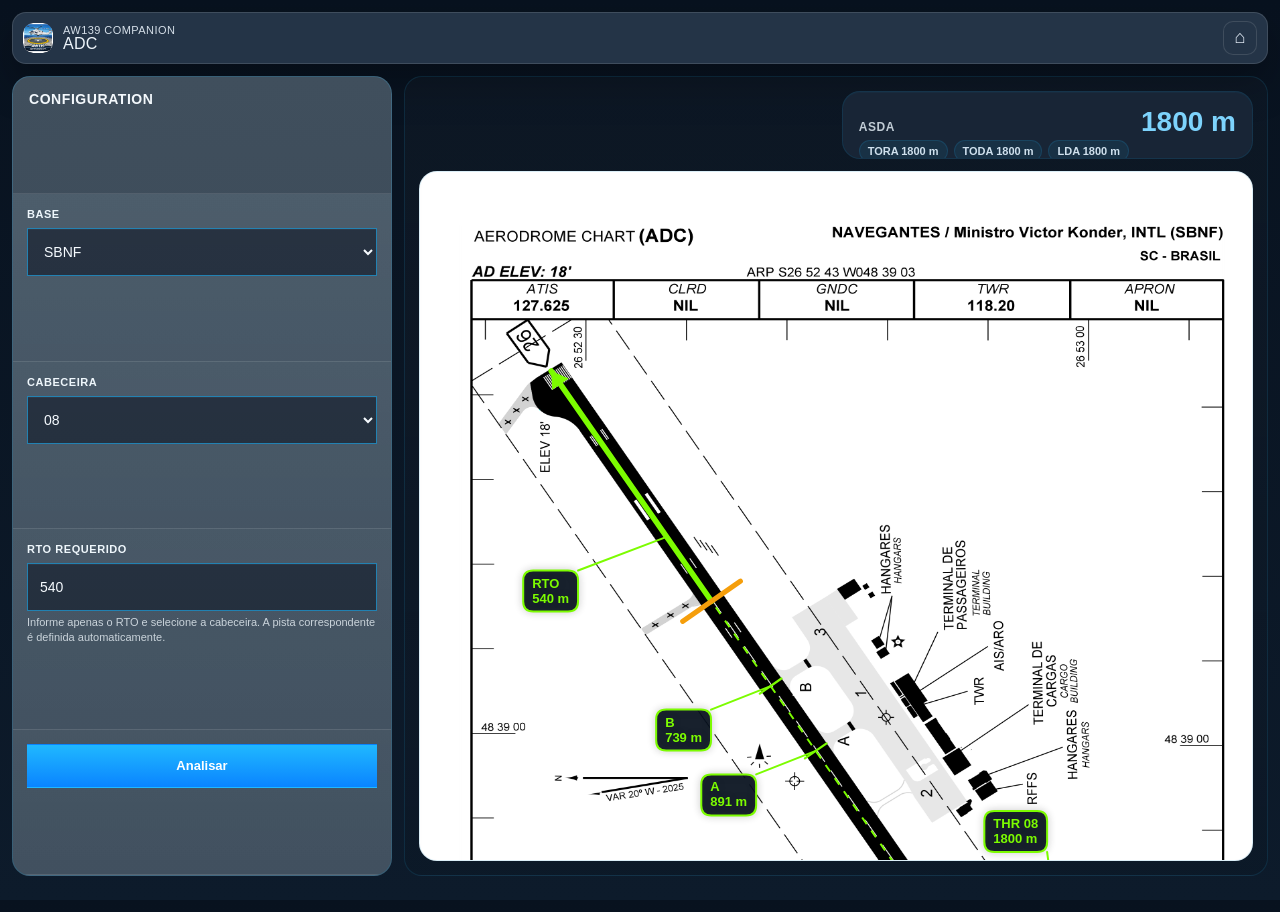
==== commit e3d9efd1: "Add files via upload" ====
--- a/adc/index.html
+++ b/adc/index.html
@@ -1011,6 +1011,11 @@
     @media (min-width: 1024px) and (max-width: 1366px) and (orientation: landscape) {
       .shell {
         min-height: calc(100dvh - 76px);
+        height: calc(100dvh - 76px);
+        overflow-y: auto;
+        overflow-x: hidden;
+        -webkit-overflow-scrolling: touch;
+        overscroll-behavior: contain;
         grid-template-columns: 380px minmax(0, 1fr);
         gap: 12px;
         padding: 12px;
@@ -1021,6 +1026,10 @@
         min-height: 0;
         border-radius: 18px;
         overflow: hidden;
+      }
+      .pane.left {
+        overflow-y: auto;
+        -webkit-overflow-scrolling: touch;
       }
       .pane.left {
         order: 1;
@@ -1270,7 +1279,7 @@
   </div>
 
   <script src="../shared/module-bridge.js"></script>
-  <script src="app.js?v=44l"></script>
+  <script src="app.js?v=45m"></script>
 <script src="../shared/pwa.js"></script>
 </body>
 </html>
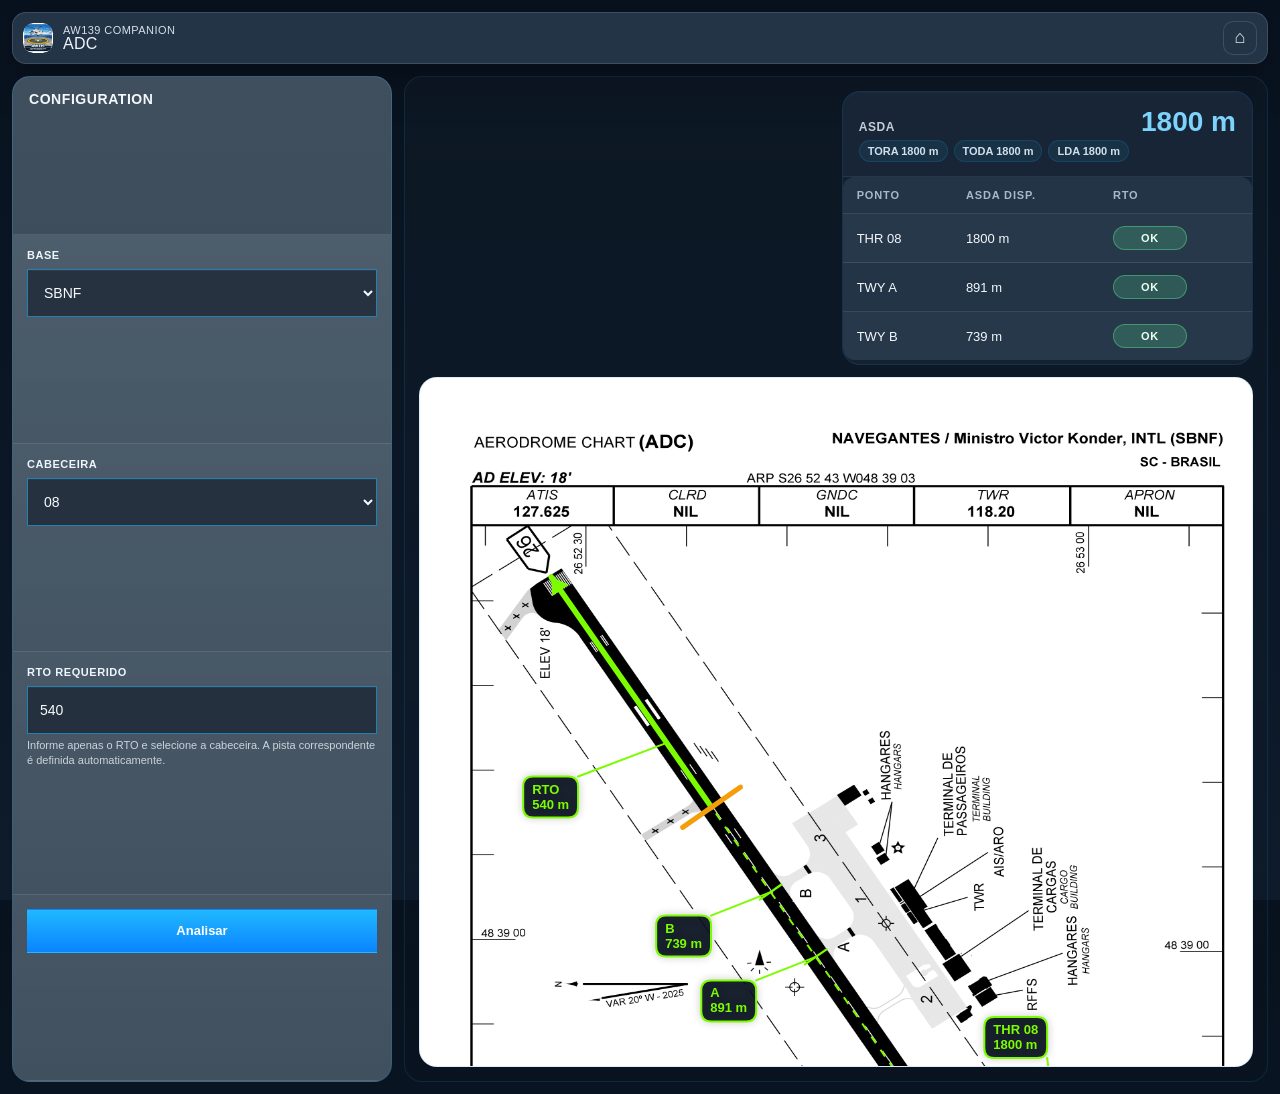
==== commit 972e58f5: "Add files via upload" ====
--- a/adc/index.html
+++ b/adc/index.html
@@ -1011,11 +1011,6 @@
     @media (min-width: 1024px) and (max-width: 1366px) and (orientation: landscape) {
       .shell {
         min-height: calc(100dvh - 76px);
-        height: calc(100dvh - 76px);
-        overflow-y: auto;
-        overflow-x: hidden;
-        -webkit-overflow-scrolling: touch;
-        overscroll-behavior: contain;
         grid-template-columns: 380px minmax(0, 1fr);
         gap: 12px;
         padding: 12px;
@@ -1026,10 +1021,6 @@
         min-height: 0;
         border-radius: 18px;
         overflow: hidden;
-      }
-      .pane.left {
-        overflow-y: auto;
-        -webkit-overflow-scrolling: touch;
       }
       .pane.left {
         order: 1;
@@ -1064,6 +1055,7 @@
     }
 
   </style>
+  <link rel="stylesheet" href="../shared/pwa.css">
 </head>
 
 <body>
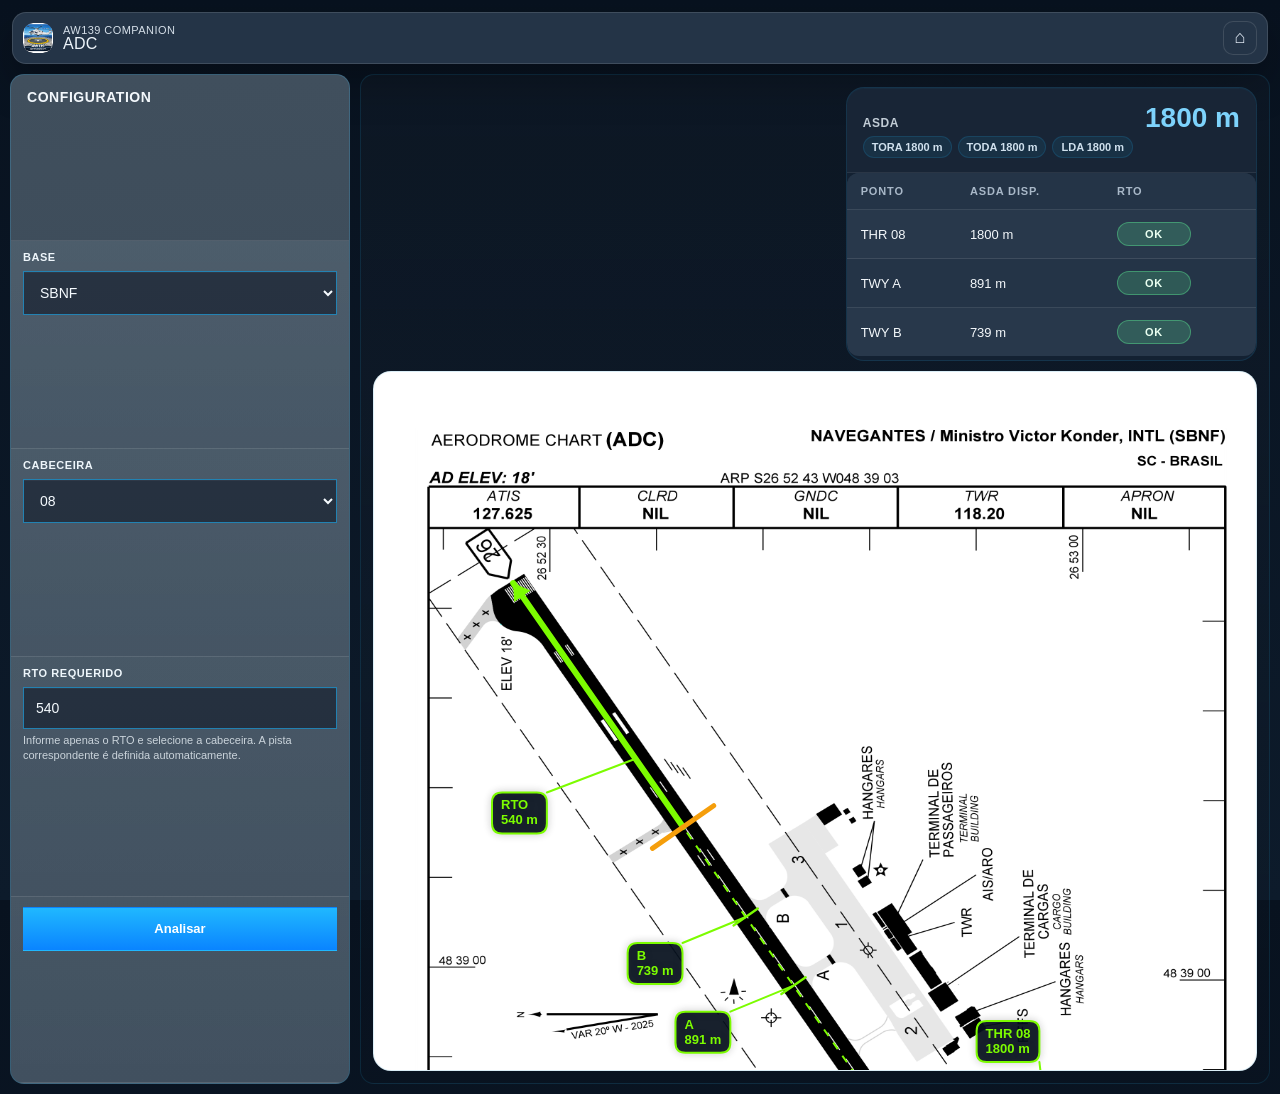
==== commit 5f214324: "Optimize PWA for iOS/iPadOS installability and responsive layouts - Split manifest icon purposes (an" ====
--- a/adc/index.html
+++ b/adc/index.html
@@ -2,14 +2,17 @@
 <html lang="pt-BR">
 <head>
   <meta charset="UTF-8" />
-  <meta name="viewport" content="width=device-width, initial-scale=1.0, viewport-fit=cover" />
+  <meta name="viewport" content="width=device-width, initial-scale=1.0, maximum-scale=1, user-scalable=no, viewport-fit=cover" />
   <meta name="theme-color" content="#08121f" />
   <meta name="apple-mobile-web-app-capable" content="yes" />
   <meta name="apple-mobile-web-app-status-bar-style" content="black-translucent" />
   <meta name="apple-mobile-web-app-title" content="AW139" />
+  <meta name="mobile-web-app-capable" content="yes" />
+  <meta name="format-detection" content="telephone=no" />
   <link rel="manifest" href="../manifest.webmanifest" />
   <link rel="icon" type="image/png" sizes="32x32" href="../assets/icon-32.png" />
   <link rel="apple-touch-icon" sizes="180x180" href="../assets/icon-180.png" />
+  <link rel="apple-touch-icon" sizes="192x192" href="../assets/icon-192.png" />
   <title>AW139 Companion - ADC Module v36</title>
   <style>
 
@@ -1011,19 +1014,21 @@
     @media (min-width: 1024px) and (max-width: 1366px) and (orientation: landscape) {
       .shell {
         min-height: calc(100dvh - 76px);
-        grid-template-columns: 380px minmax(0, 1fr);
-        gap: 12px;
-        padding: 12px;
+        grid-template-columns: 340px minmax(0, 1fr);
+        gap: 10px;
+        padding: 10px;
         align-items: stretch;
       }
       .pane.left,
       .pane.right {
         min-height: 0;
-        border-radius: 18px;
+        border-radius: 14px;
         overflow: hidden;
       }
       .pane.left {
         order: 1;
+        overflow-y: auto;
+        -webkit-overflow-scrolling: touch;
       }
       .pane.right {
         order: 2;
@@ -1034,16 +1039,17 @@
       .config-card:last-child {
         grid-column: auto;
       }
+      .config-card { padding: 10px 12px; }
       .workspace {
         height: 100%;
         min-height: 0;
         grid-template-columns: 1fr;
         grid-template-rows: minmax(0, 1fr) auto;
-        gap: 12px;
-        padding: 14px;
+        gap: 10px;
+        padding: 12px;
       }
       .chart-frame {
-        min-height: calc(100dvh - 210px);
+        min-height: calc(100dvh - 200px);
       }
       .viz-wrap {
         min-height: 0;
@@ -1052,6 +1058,36 @@
       .result-panel {
         align-self: end;
       }
+      input, select, textarea { min-height: 38px; font-size: 14px; }
+    }
+
+    /* ── iPhone landscape ── */
+    @media (max-height: 440px) and (orientation: landscape) {
+      .shell {
+        grid-template-columns: minmax(220px, 280px) minmax(0, 1fr) !important;
+        gap: 6px !important;
+        padding: 6px !important;
+        min-height: 100dvh;
+        align-items: stretch;
+      }
+      .topbar { margin: 4px 6px 0 !important; padding: 6px 10px !important; border-radius: 10px !important; }
+      .product-sub { font-size: 14px !important; }
+      .pane.left { order: 1; overflow-y: auto; -webkit-overflow-scrolling: touch; border-radius: 10px; }
+      .pane.right { order: 2; border-radius: 10px; overflow: hidden; }
+      .config-panel { grid-template-columns: 1fr !important; }
+      .config-card { padding: 8px 10px !important; }
+      .config-header h2 { font-size: 14px !important; }
+      .step-badge { font-size: 10px !important; padding: 3px 6px !important; }
+      input, select, textarea, button { min-height: 30px !important; font-size: 12px !important; border-radius: 8px !important; }
+      label, .field-label { font-size: 10px !important; }
+      .action-row { margin-top: 6px !important; gap: 6px !important; }
+      .workspace { padding: 8px !important; gap: 6px !important; }
+      .chart-frame { min-height: 0 !important; }
+      .viz-wrap { min-height: calc(100dvh - 60px); }
+      .viz-title { font-size: 13px !important; }
+      .result-top { padding: 8px !important; }
+      .result-value { font-size: 20px !important; }
+      .decision-table th, .decision-table td { padding: 6px 8px !important; font-size: 12px !important; }
     }
 
   </style>
--- a/shared/pwa.css
+++ b/shared/pwa.css
@@ -0,0 +1,203 @@
+
+:root{
+  --pwa-safe-top: env(safe-area-inset-top, 0px);
+  --pwa-safe-right: env(safe-area-inset-right, 0px);
+  --pwa-safe-bottom: env(safe-area-inset-bottom, 0px);
+  --pwa-safe-left: env(safe-area-inset-left, 0px);
+}
+html, body { min-height: 100%; }
+body { min-height: 100svh; }
+
+/* iOS PWA: prevent rubber-band bounce, double-tap zoom, callout menus */
+body.is-standalone {
+  overscroll-behavior-y: contain;
+  -webkit-touch-callout: none;
+  -webkit-user-select: none;
+  user-select: none;
+  -webkit-tap-highlight-color: transparent;
+}
+/* Allow text selection inside inputs, textareas, and content areas */
+body.is-standalone input,
+body.is-standalone textarea,
+body.is-standalone select,
+body.is-standalone .interp-box,
+body.is-standalone .result-sub,
+body.is-standalone .status-detail,
+body.is-standalone .status-text,
+body.is-standalone .viz-fact-value {
+  -webkit-user-select: text;
+  user-select: text;
+}
+/* Prevent iOS overscroll on fixed/fullscreen overlays */
+body.is-standalone .chart-fullscreen,
+body.is-standalone .chart-fullscreen-overlay {
+  overscroll-behavior: none;
+  touch-action: none;
+}
+body.is-standalone .home-shell,
+body.is-standalone .cockpit-shell,
+body.is-standalone .app-shell,
+body.is-standalone .shell,
+body.is-standalone .workspace {
+  padding-bottom: max(16px, var(--pwa-safe-bottom));
+}
+body.is-standalone .home-topbar,
+body.is-standalone .topbar,
+body.is-standalone .module-topbar,
+body.is-standalone .adc-module-topbar {
+  padding-top: max(8px, calc(var(--pwa-safe-top) + 4px));
+}
+.pwa-launch-mask {
+  position: fixed;
+  inset: 0;
+  z-index: 10050;
+  display: grid;
+  place-items: center;
+  background: radial-gradient(circle at top, rgba(46, 135, 129, .22), transparent 40%), linear-gradient(180deg, #07111b 0%, #0b1220 100%);
+  opacity: 1;
+  transition: opacity .22s ease;
+}
+.pwa-launch-mask.is-hiding { opacity: 0; pointer-events: none; }
+.pwa-launch-card {
+  width: min(280px, calc(100vw - 40px));
+  padding: 22px 20px 18px;
+  border-radius: 24px;
+  border: 1px solid rgba(255,255,255,.10);
+  background: rgba(9, 16, 27, .86);
+  backdrop-filter: blur(16px);
+  box-shadow: 0 20px 44px rgba(0,0,0,.36);
+  text-align: center;
+  color: #e8eef7;
+}
+.pwa-launch-icon {
+  width: 68px; height: 68px; margin: 0 auto 14px; border-radius: 18px; overflow: hidden;
+  border: 1px solid rgba(255,255,255,.12); box-shadow: 0 12px 28px rgba(0,0,0,.28);
+}
+.pwa-launch-icon img { width: 100%; height: 100%; display: block; object-fit: cover; }
+.pwa-launch-title { font-size: 18px; font-weight: 800; letter-spacing: .02em; }
+.pwa-launch-subtitle { margin-top: 6px; color: #9fb1c6; font-size: 13px; }
+.pwa-toast-text strong { color: #f3f7fb; }
+.pwa-network-chip {
+  position: fixed;
+  right: max(12px, var(--pwa-safe-right));
+  top: max(12px, calc(var(--pwa-safe-top) + 8px));
+  z-index: 9998;
+  display: inline-flex;
+  align-items: center;
+  gap: 8px;
+  min-height: 34px;
+  padding: 0 12px;
+  border-radius: 999px;
+  border: 1px solid rgba(255,255,255,.12);
+  background: rgba(9, 16, 27, .86);
+  color: #d9e4ef;
+  font-size: 12px;
+  font-weight: 700;
+  letter-spacing: .03em;
+  backdrop-filter: blur(10px);
+  box-shadow: 0 10px 24px rgba(0,0,0,.28);
+}
+.pwa-network-chip[hidden] { display: none !important; }
+.pwa-network-chip::before {
+  content: '';
+  width: 8px;
+  height: 8px;
+  border-radius: 999px;
+  background: #2dc97a;
+  box-shadow: 0 0 0 4px rgba(45,201,122,.16);
+}
+.pwa-network-chip.offline::before {
+  background: #f3b447;
+  box-shadow: 0 0 0 4px rgba(243,180,71,.18);
+}
+@media (max-width: 760px) {
+  .pwa-launch-card { width: min(260px, calc(100vw - 32px)); }
+  .pwa-network-chip { left: max(12px, var(--pwa-safe-left)); right: auto; }
+}
+
+body:not(.pwa-shell-ready) .home-shell,
+body:not(.pwa-shell-ready) .app-shell,
+body:not(.pwa-shell-ready) .cockpit-shell,
+body:not(.pwa-shell-ready) .shell {
+  opacity: 0;
+  transform: translateY(8px);
+}
+.home-shell,
+.app-shell,
+.cockpit-shell,
+.shell {
+  transition: opacity .24s ease, transform .24s ease;
+}
+body.pwa-shell-ready .home-shell,
+body.pwa-shell-ready .app-shell,
+body.pwa-shell-ready .cockpit-shell,
+body.pwa-shell-ready .shell {
+  opacity: 1;
+  transform: none;
+}
+body.is-standalone .home-topbar,
+body.is-standalone .topbar,
+body.is-standalone .module-topbar,
+body.is-standalone .adc-module-topbar {
+  position: sticky;
+  top: 0;
+  z-index: 90;
+}
+body.is-standalone.is-scrolled .home-topbar,
+body.is-standalone.is-scrolled .topbar,
+body.is-standalone.is-scrolled .module-topbar,
+body.is-standalone.is-scrolled .adc-module-topbar {
+  box-shadow: 0 16px 34px rgba(0,0,0,.24);
+  border-color: rgba(255,255,255,.14);
+  background: rgba(11,18,32,.92);
+}
+body.is-standalone .home-shell,
+body.is-standalone .app-shell,
+body.is-standalone .cockpit-shell,
+body.is-standalone .shell {
+  padding-left: max(12px, var(--pwa-safe-left));
+  padding-right: max(12px, var(--pwa-safe-right));
+}
+
+/* ── iOS landscape safe-area handling (notch/dynamic island on sides) ── */
+@media (orientation: landscape) {
+  body.is-standalone .home-shell,
+  body.is-standalone .app-shell,
+  body.is-standalone .cockpit-shell,
+  body.is-standalone .shell {
+    padding-left: max(16px, calc(var(--pwa-safe-left) + 4px));
+    padding-right: max(16px, calc(var(--pwa-safe-right) + 4px));
+  }
+  body.is-standalone .home-topbar,
+  body.is-standalone .topbar,
+  body.is-standalone .module-topbar,
+  body.is-standalone .adc-module-topbar {
+    padding-top: max(8px, calc(var(--pwa-safe-top) + 2px));
+  }
+}
+
+/* ── iPad-specific PWA refinements ── */
+@media (min-width: 768px) {
+  body.is-standalone .home-shell,
+  body.is-standalone .app-shell,
+  body.is-standalone .cockpit-shell,
+  body.is-standalone .shell {
+    padding-bottom: max(20px, calc(var(--pwa-safe-bottom) + 4px));
+  }
+}
+
+/* ── iPhone landscape: compact height ── */
+@media (max-height: 440px) and (orientation: landscape) {
+  body.is-standalone .home-topbar,
+  body.is-standalone .topbar,
+  body.is-standalone .module-topbar {
+    padding-top: max(4px, var(--pwa-safe-top));
+    padding-bottom: 4px;
+  }
+  body.is-standalone .home-shell,
+  body.is-standalone .app-shell,
+  body.is-standalone .cockpit-shell {
+    padding-top: max(4px, var(--pwa-safe-top));
+    padding-bottom: max(8px, var(--pwa-safe-bottom));
+  }
+}
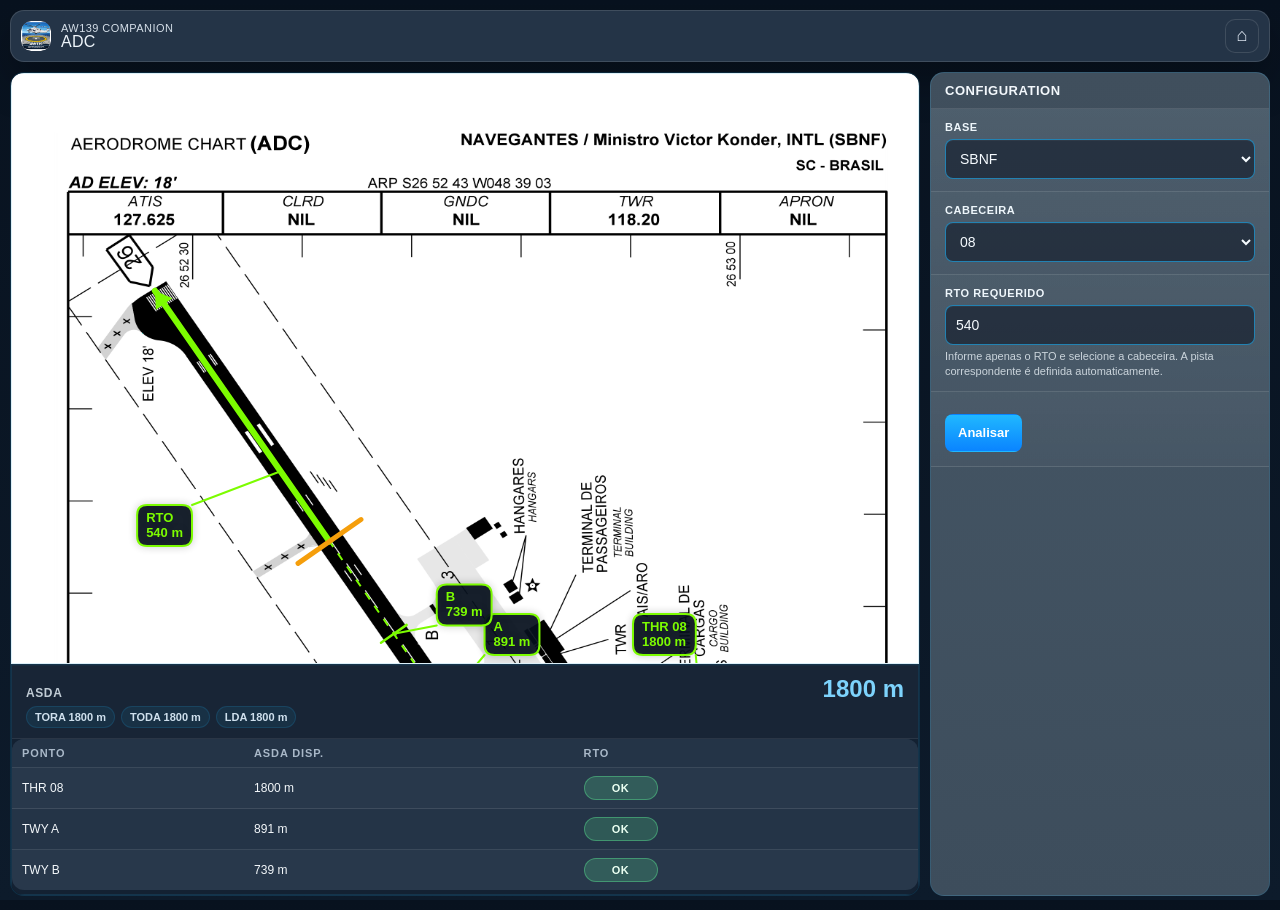
==== commit b66b22c5: "Fix iPad layouts: rewrite CSS cascade order and add full iPad portrait/landscape queries - Reorganiz" ====
--- a/adc/index.html
+++ b/adc/index.html
@@ -924,6 +924,7 @@
     .right.chart-only-fullscreen .viz-title,
     .right.chart-only-fullscreen .sub { display: none; }
     .right.chart-only-fullscreen .viz-wrap { min-height: 100vh; height: 100vh; flex: 1 1 auto; }
+    /* ── Fallbacks genéricos (PRIMEIRO na cascata) ── */
     @media (max-width: 1100px) {
       .shell { grid-template-columns: 1fr; }
       .left { order: 2; }
@@ -936,129 +937,6 @@
       .config-card, .result-top, .menu-toggle-card, .advanced-card { padding-left: 12px; padding-right: 12px; }
       input, select, textarea, button { min-height: 46px; }
       .result-value { font-size: 24px; }
-    }
-
-
-    @media (min-width: 768px) and (max-width: 1366px) {
-      .shell {
-        min-height: auto;
-        grid-template-columns: 1fr;
-        gap: 12px;
-        padding: 12px;
-      }
-      .left,
-      .right {
-        order: initial;
-        border-radius: 18px;
-        overflow: hidden;
-      }
-      .left {
-        background: linear-gradient(180deg, var(--panel-flat), var(--panel-flat-2));
-      }
-      .config-panel {
-        display: grid;
-        grid-template-columns: repeat(3, minmax(0, 1fr));
-        align-items: stretch;
-      }
-      .config-header {
-        grid-column: 1 / -1;
-      }
-      .config-card {
-        padding: 14px;
-      }
-      .config-card.compact {
-        min-height: 100%;
-      }
-      .config-card:last-child {
-        grid-column: 1 / -1;
-      }
-      .action-row {
-        margin-top: 0;
-      }
-      .action-row .primary {
-        width: 100%;
-      }
-      .workspace {
-        padding: 14px;
-        gap: 12px;
-      }
-      .result-panel {
-        order: 1;
-        border-radius: 18px;
-        overflow: hidden;
-      }
-      .chart-frame {
-        order: 2;
-        border-radius: 18px;
-        overflow: hidden;
-        min-height: 56vh;
-      }
-      .viz-wrap {
-        min-height: 56vh;
-      }
-      .decision-table th,
-      .decision-table td {
-        padding: 12px 14px;
-      }
-    }
-    @media (min-width: 768px) and (max-width: 1366px) and (orientation: portrait) {
-      .config-panel {
-        grid-template-columns: 1fr;
-      }
-      .chart-frame,
-      .viz-wrap {
-        min-height: 52vh;
-      }
-    }
-
-    @media (min-width: 1024px) and (max-width: 1366px) and (orientation: landscape) {
-      .shell {
-        min-height: calc(100dvh - 76px);
-        grid-template-columns: 340px minmax(0, 1fr);
-        gap: 10px;
-        padding: 10px;
-        align-items: stretch;
-      }
-      .pane.left,
-      .pane.right {
-        min-height: 0;
-        border-radius: 14px;
-        overflow: hidden;
-      }
-      .pane.left {
-        order: 1;
-        overflow-y: auto;
-        -webkit-overflow-scrolling: touch;
-      }
-      .pane.right {
-        order: 2;
-      }
-      .config-panel {
-        grid-template-columns: 1fr;
-      }
-      .config-card:last-child {
-        grid-column: auto;
-      }
-      .config-card { padding: 10px 12px; }
-      .workspace {
-        height: 100%;
-        min-height: 0;
-        grid-template-columns: 1fr;
-        grid-template-rows: minmax(0, 1fr) auto;
-        gap: 10px;
-        padding: 12px;
-      }
-      .chart-frame {
-        min-height: calc(100dvh - 200px);
-      }
-      .viz-wrap {
-        min-height: 0;
-        height: 100%;
-      }
-      .result-panel {
-        align-self: end;
-      }
-      input, select, textarea { min-height: 38px; font-size: 14px; }
     }
 
     /* ── iPhone landscape ── */
@@ -1088,6 +966,223 @@
       .result-top { padding: 8px !important; }
       .result-value { font-size: 20px !important; }
       .decision-table th, .decision-table td { padding: 6px 8px !important; font-size: 12px !important; }
+    }
+
+    /* ══════════════════════════════════════════════════════════
+       iPad – POR ÚLTIMO para ter prioridade na cascata
+       ══════════════════════════════════════════════════════════ */
+
+    /* ── iPad portrait ── */
+    @media (min-width: 768px) and (orientation: portrait) {
+      .topbar {
+        margin: 14px 14px 0;
+        padding: 10px 14px;
+        border-radius: 16px;
+      }
+      .shell {
+        grid-template-columns: 1fr;
+        gap: 14px;
+        padding: 14px;
+        min-height: calc(100vh - 72px);
+        align-items: stretch;
+      }
+      .pane {
+        border-radius: 16px;
+        border: 1px solid rgba(32,184,255,.14);
+        overflow: hidden;
+      }
+      .pane.right {
+        order: 1;
+        border-radius: 16px;
+      }
+      .pane.left {
+        order: 2;
+        border-radius: 16px;
+        background: linear-gradient(180deg, var(--panel-flat), var(--panel-flat-2));
+      }
+      .workspace {
+        gap: 14px;
+      }
+      .chart-frame {
+        border-radius: 16px;
+        overflow: hidden;
+        min-height: 0;
+      }
+      .viz-wrap {
+        min-height: 50vh;
+      }
+      .result-panel {
+        border-radius: 16px;
+        overflow: hidden;
+      }
+      .result-top {
+        padding: 16px 18px;
+      }
+      .result-value {
+        font-size: 30px;
+      }
+      .decision-table th, .decision-table td {
+        padding: 12px 14px;
+        font-size: 13px;
+      }
+      .config-header {
+        padding: 14px 18px;
+        font-size: 14px;
+      }
+      .config-card {
+        padding: 16px 18px 18px;
+      }
+      .config-panel {
+        display: grid;
+        grid-template-columns: 1fr;
+      }
+      input, select, textarea {
+        min-height: 48px;
+        font-size: 15px;
+        border-radius: 10px;
+      }
+      button {
+        min-height: 46px;
+        font-size: 14px;
+        border-radius: 10px;
+        padding: 12px 16px;
+      }
+      label, .card-title, .config-label {
+        font-size: 12px;
+      }
+      .action-row {
+        gap: 10px;
+        margin-top: 14px;
+      }
+      .menu-toggle-card {
+        border-radius: 16px;
+      }
+      .advanced-card {
+        border-radius: 16px;
+        padding: 16px;
+      }
+      .grid2 { grid-template-columns: 1fr 1fr; }
+      .grid3 { grid-template-columns: repeat(3, minmax(0, 1fr)); }
+      .metrics { grid-template-columns: repeat(3, minmax(0, 1fr)); }
+      .split-note { grid-template-columns: 1fr 1fr; }
+      .chip {
+        padding: 8px 12px;
+        font-size: 13px;
+      }
+    }
+
+    /* ── iPad landscape ── */
+    @media (min-width: 768px) and (orientation: landscape) {
+      body {
+        overflow: hidden;
+        height: 100dvh;
+      }
+      .topbar {
+        margin: 10px 10px 0;
+        padding: 8px 12px;
+        border-radius: 14px;
+      }
+      .module-topbar .product-sub {
+        font-size: 15px;
+      }
+      .shell {
+        grid-template-columns: minmax(0, 1fr) 340px;
+        gap: 10px;
+        padding: 10px;
+        height: calc(100dvh - 56px);
+        min-height: 0;
+        align-items: stretch;
+      }
+      .pane {
+        border-radius: 14px;
+        border: 1px solid rgba(32,184,255,.14);
+        overflow: hidden;
+      }
+      .pane.right {
+        order: 1;
+        overflow: hidden;
+        display: flex;
+        flex-direction: column;
+        border-radius: 14px;
+      }
+      .pane.left {
+        order: 2;
+        overflow-y: auto;
+        -webkit-overflow-scrolling: touch;
+        border-radius: 14px;
+        background: linear-gradient(180deg, var(--panel-flat), var(--panel-flat-2));
+      }
+      .workspace {
+        height: 100%;
+        gap: 0;
+        overflow: hidden;
+      }
+      .chart-frame {
+        flex: 1 1 auto;
+        min-height: 0;
+        border-radius: 0;
+      }
+      .viz-wrap {
+        min-height: 0;
+        flex: 1 1 auto;
+      }
+      .result-panel {
+        border-radius: 0;
+        flex-shrink: 0;
+      }
+      .result-top {
+        padding: 10px 14px;
+      }
+      .result-value {
+        font-size: 24px;
+      }
+      .decision-table th, .decision-table td {
+        padding: 8px 10px;
+        font-size: 12px;
+      }
+      .config-header {
+        padding: 10px 14px;
+        font-size: 13px;
+      }
+      .config-card {
+        padding: 12px 14px 14px;
+      }
+      input, select, textarea {
+        min-height: 40px;
+        font-size: 14px;
+        border-radius: 8px;
+        padding: 8px 10px;
+      }
+      button {
+        min-height: 38px;
+        font-size: 13px;
+        border-radius: 8px;
+        padding: 8px 12px;
+      }
+      label, .card-title, .config-label {
+        font-size: 11px;
+        margin-bottom: 6px;
+      }
+      .action-row {
+        gap: 8px;
+        margin-top: 10px;
+      }
+      .grid2 { grid-template-columns: 1fr 1fr; }
+      .grid3 { grid-template-columns: repeat(3, minmax(0, 1fr)); }
+      .split-note { grid-template-columns: 1fr 1fr; }
+      .menu-toggle-card {
+        border-radius: 0;
+      }
+      .advanced-card {
+        padding: 12px;
+      }
+      .chip {
+        padding: 6px 10px;
+        font-size: 12px;
+      }
+      .field-note, .mini, .muted-small {
+        font-size: 11px;
+      }
     }
 
   </style>
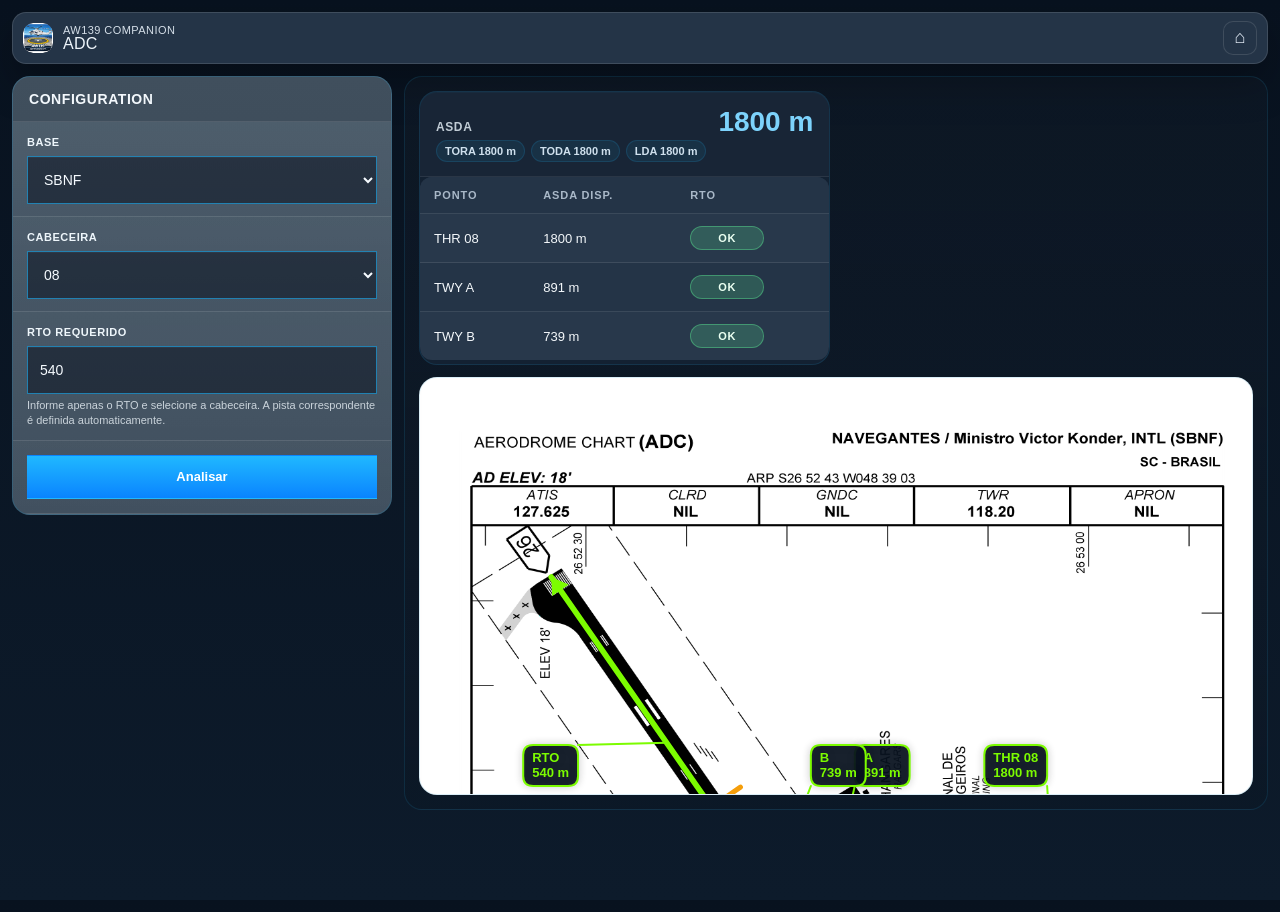
==== commit 5564a4aa: "Add files via upload" ====
--- a/adc/index.html
+++ b/adc/index.html
@@ -2,17 +2,14 @@
 <html lang="pt-BR">
 <head>
   <meta charset="UTF-8" />
-  <meta name="viewport" content="width=device-width, initial-scale=1.0, maximum-scale=1, user-scalable=no, viewport-fit=cover" />
+  <meta name="viewport" content="width=device-width, initial-scale=1.0, viewport-fit=cover" />
   <meta name="theme-color" content="#08121f" />
   <meta name="apple-mobile-web-app-capable" content="yes" />
   <meta name="apple-mobile-web-app-status-bar-style" content="black-translucent" />
   <meta name="apple-mobile-web-app-title" content="AW139" />
-  <meta name="mobile-web-app-capable" content="yes" />
-  <meta name="format-detection" content="telephone=no" />
   <link rel="manifest" href="../manifest.webmanifest" />
   <link rel="icon" type="image/png" sizes="32x32" href="../assets/icon-32.png" />
   <link rel="apple-touch-icon" sizes="180x180" href="../assets/icon-180.png" />
-  <link rel="apple-touch-icon" sizes="192x192" href="../assets/icon-192.png" />
   <title>AW139 Companion - ADC Module v36</title>
   <style>
 
@@ -924,7 +921,6 @@
     .right.chart-only-fullscreen .viz-title,
     .right.chart-only-fullscreen .sub { display: none; }
     .right.chart-only-fullscreen .viz-wrap { min-height: 100vh; height: 100vh; flex: 1 1 auto; }
-    /* ── Fallbacks genéricos (PRIMEIRO na cascata) ── */
     @media (max-width: 1100px) {
       .shell { grid-template-columns: 1fr; }
       .left { order: 2; }
@@ -939,249 +935,125 @@
       .result-value { font-size: 24px; }
     }
 
-    /* ── iPhone landscape ── */
-    @media (max-height: 440px) and (orientation: landscape) {
+
+    @media (min-width: 768px) and (max-width: 1366px) {
       .shell {
-        grid-template-columns: minmax(220px, 280px) minmax(0, 1fr) !important;
-        gap: 6px !important;
-        padding: 6px !important;
-        min-height: 100dvh;
-        align-items: stretch;
-      }
-      .topbar { margin: 4px 6px 0 !important; padding: 6px 10px !important; border-radius: 10px !important; }
-      .product-sub { font-size: 14px !important; }
-      .pane.left { order: 1; overflow-y: auto; -webkit-overflow-scrolling: touch; border-radius: 10px; }
-      .pane.right { order: 2; border-radius: 10px; overflow: hidden; }
-      .config-panel { grid-template-columns: 1fr !important; }
-      .config-card { padding: 8px 10px !important; }
-      .config-header h2 { font-size: 14px !important; }
-      .step-badge { font-size: 10px !important; padding: 3px 6px !important; }
-      input, select, textarea, button { min-height: 30px !important; font-size: 12px !important; border-radius: 8px !important; }
-      label, .field-label { font-size: 10px !important; }
-      .action-row { margin-top: 6px !important; gap: 6px !important; }
-      .workspace { padding: 8px !important; gap: 6px !important; }
-      .chart-frame { min-height: 0 !important; }
-      .viz-wrap { min-height: calc(100dvh - 60px); }
-      .viz-title { font-size: 13px !important; }
-      .result-top { padding: 8px !important; }
-      .result-value { font-size: 20px !important; }
-      .decision-table th, .decision-table td { padding: 6px 8px !important; font-size: 12px !important; }
-    }
-
-    /* ══════════════════════════════════════════════════════════
-       iPad – POR ÚLTIMO para ter prioridade na cascata
-       ══════════════════════════════════════════════════════════ */
-
-    /* ── iPad portrait ── */
-    @media (min-width: 768px) and (orientation: portrait) {
-      .topbar {
-        margin: 14px 14px 0;
-        padding: 10px 14px;
-        border-radius: 16px;
-      }
-      .shell {
+        min-height: auto;
         grid-template-columns: 1fr;
-        gap: 14px;
-        padding: 14px;
-        min-height: calc(100vh - 72px);
-        align-items: stretch;
-      }
-      .pane {
-        border-radius: 16px;
-        border: 1px solid rgba(32,184,255,.14);
+        gap: 12px;
+        padding: 12px;
+      }
+      .left,
+      .right {
+        order: initial;
+        border-radius: 18px;
         overflow: hidden;
       }
-      .pane.right {
-        order: 1;
-        border-radius: 16px;
-      }
-      .pane.left {
-        order: 2;
-        border-radius: 16px;
+      .left {
         background: linear-gradient(180deg, var(--panel-flat), var(--panel-flat-2));
-      }
-      .workspace {
-        gap: 14px;
-      }
-      .chart-frame {
-        border-radius: 16px;
-        overflow: hidden;
-        min-height: 0;
-      }
-      .viz-wrap {
-        min-height: 50vh;
-      }
-      .result-panel {
-        border-radius: 16px;
-        overflow: hidden;
-      }
-      .result-top {
-        padding: 16px 18px;
-      }
-      .result-value {
-        font-size: 30px;
-      }
-      .decision-table th, .decision-table td {
-        padding: 12px 14px;
-        font-size: 13px;
-      }
-      .config-header {
-        padding: 14px 18px;
-        font-size: 14px;
-      }
-      .config-card {
-        padding: 16px 18px 18px;
       }
       .config-panel {
         display: grid;
+        grid-template-columns: repeat(3, minmax(0, 1fr));
+        align-items: stretch;
+      }
+      .config-header {
+        grid-column: 1 / -1;
+      }
+      .config-card {
+        padding: 14px;
+      }
+      .config-card.compact {
+        min-height: 100%;
+      }
+      .config-card:last-child {
+        grid-column: 1 / -1;
+      }
+      .action-row {
+        margin-top: 0;
+      }
+      .action-row .primary {
+        width: 100%;
+      }
+      .workspace {
+        padding: 14px;
+        gap: 12px;
+      }
+      .result-panel {
+        order: 1;
+        border-radius: 18px;
+        overflow: hidden;
+      }
+      .chart-frame {
+        order: 2;
+        border-radius: 18px;
+        overflow: hidden;
+        min-height: 56vh;
+      }
+      .viz-wrap {
+        min-height: 56vh;
+      }
+      .decision-table th,
+      .decision-table td {
+        padding: 12px 14px;
+      }
+    }
+    @media (min-width: 768px) and (max-width: 1366px) and (orientation: portrait) {
+      .config-panel {
         grid-template-columns: 1fr;
       }
-      input, select, textarea {
-        min-height: 48px;
-        font-size: 15px;
-        border-radius: 10px;
-      }
-      button {
-        min-height: 46px;
-        font-size: 14px;
-        border-radius: 10px;
-        padding: 12px 16px;
-      }
-      label, .card-title, .config-label {
-        font-size: 12px;
-      }
-      .action-row {
-        gap: 10px;
-        margin-top: 14px;
-      }
-      .menu-toggle-card {
-        border-radius: 16px;
-      }
-      .advanced-card {
-        border-radius: 16px;
-        padding: 16px;
-      }
-      .grid2 { grid-template-columns: 1fr 1fr; }
-      .grid3 { grid-template-columns: repeat(3, minmax(0, 1fr)); }
-      .metrics { grid-template-columns: repeat(3, minmax(0, 1fr)); }
-      .split-note { grid-template-columns: 1fr 1fr; }
-      .chip {
-        padding: 8px 12px;
-        font-size: 13px;
-      }
-    }
-
-    /* ── iPad landscape ── */
-    @media (min-width: 768px) and (orientation: landscape) {
-      body {
-        overflow: hidden;
-        height: 100dvh;
-      }
-      .topbar {
-        margin: 10px 10px 0;
-        padding: 8px 12px;
-        border-radius: 14px;
-      }
-      .module-topbar .product-sub {
-        font-size: 15px;
-      }
+      .chart-frame,
+      .viz-wrap {
+        min-height: 52vh;
+      }
+    }
+
+    @media (min-width: 1024px) and (max-width: 1366px) and (orientation: landscape) {
       .shell {
-        grid-template-columns: minmax(0, 1fr) 340px;
-        gap: 10px;
-        padding: 10px;
-        height: calc(100dvh - 56px);
+        min-height: calc(100dvh - 76px);
+        grid-template-columns: 380px minmax(0, 1fr);
+        gap: 12px;
+        padding: 12px;
+        align-items: start;
+      }
+      .pane.left,
+      .pane.right {
         min-height: 0;
-        align-items: stretch;
-      }
-      .pane {
-        border-radius: 14px;
-        border: 1px solid rgba(32,184,255,.14);
-        overflow: hidden;
-      }
-      .pane.right {
+        border-radius: 18px;
+      }
+      .pane.left {
         order: 1;
         overflow: hidden;
-        display: flex;
-        flex-direction: column;
-        border-radius: 14px;
-      }
-      .pane.left {
+      }
+      .pane.right {
         order: 2;
-        overflow-y: auto;
-        -webkit-overflow-scrolling: touch;
-        border-radius: 14px;
-        background: linear-gradient(180deg, var(--panel-flat), var(--panel-flat-2));
+        overflow: auto;
+      }
+      .config-panel {
+        grid-template-columns: 1fr;
+      }
+      .config-card:last-child {
+        grid-column: auto;
       }
       .workspace {
-        height: 100%;
-        gap: 0;
-        overflow: hidden;
+        height: auto;
+        min-height: 0;
+        grid-template-columns: 1fr;
+        grid-template-rows: auto auto;
+        gap: 12px;
+        padding: 14px;
+        align-content: start;
       }
       .chart-frame {
-        flex: 1 1 auto;
-        min-height: 0;
-        border-radius: 0;
+        min-height: auto;
+        overflow: auto;
       }
       .viz-wrap {
         min-height: 0;
-        flex: 1 1 auto;
+        height: auto;
       }
       .result-panel {
-        border-radius: 0;
-        flex-shrink: 0;
-      }
-      .result-top {
-        padding: 10px 14px;
-      }
-      .result-value {
-        font-size: 24px;
-      }
-      .decision-table th, .decision-table td {
-        padding: 8px 10px;
-        font-size: 12px;
-      }
-      .config-header {
-        padding: 10px 14px;
-        font-size: 13px;
-      }
-      .config-card {
-        padding: 12px 14px 14px;
-      }
-      input, select, textarea {
-        min-height: 40px;
-        font-size: 14px;
-        border-radius: 8px;
-        padding: 8px 10px;
-      }
-      button {
-        min-height: 38px;
-        font-size: 13px;
-        border-radius: 8px;
-        padding: 8px 12px;
-      }
-      label, .card-title, .config-label {
-        font-size: 11px;
-        margin-bottom: 6px;
-      }
-      .action-row {
-        gap: 8px;
-        margin-top: 10px;
-      }
-      .grid2 { grid-template-columns: 1fr 1fr; }
-      .grid3 { grid-template-columns: repeat(3, minmax(0, 1fr)); }
-      .split-note { grid-template-columns: 1fr 1fr; }
-      .menu-toggle-card {
-        border-radius: 0;
-      }
-      .advanced-card {
-        padding: 12px;
-      }
-      .chip {
-        padding: 6px 10px;
-        font-size: 12px;
-      }
-      .field-note, .mini, .muted-small {
-        font-size: 11px;
+        align-self: start;
       }
     }
 
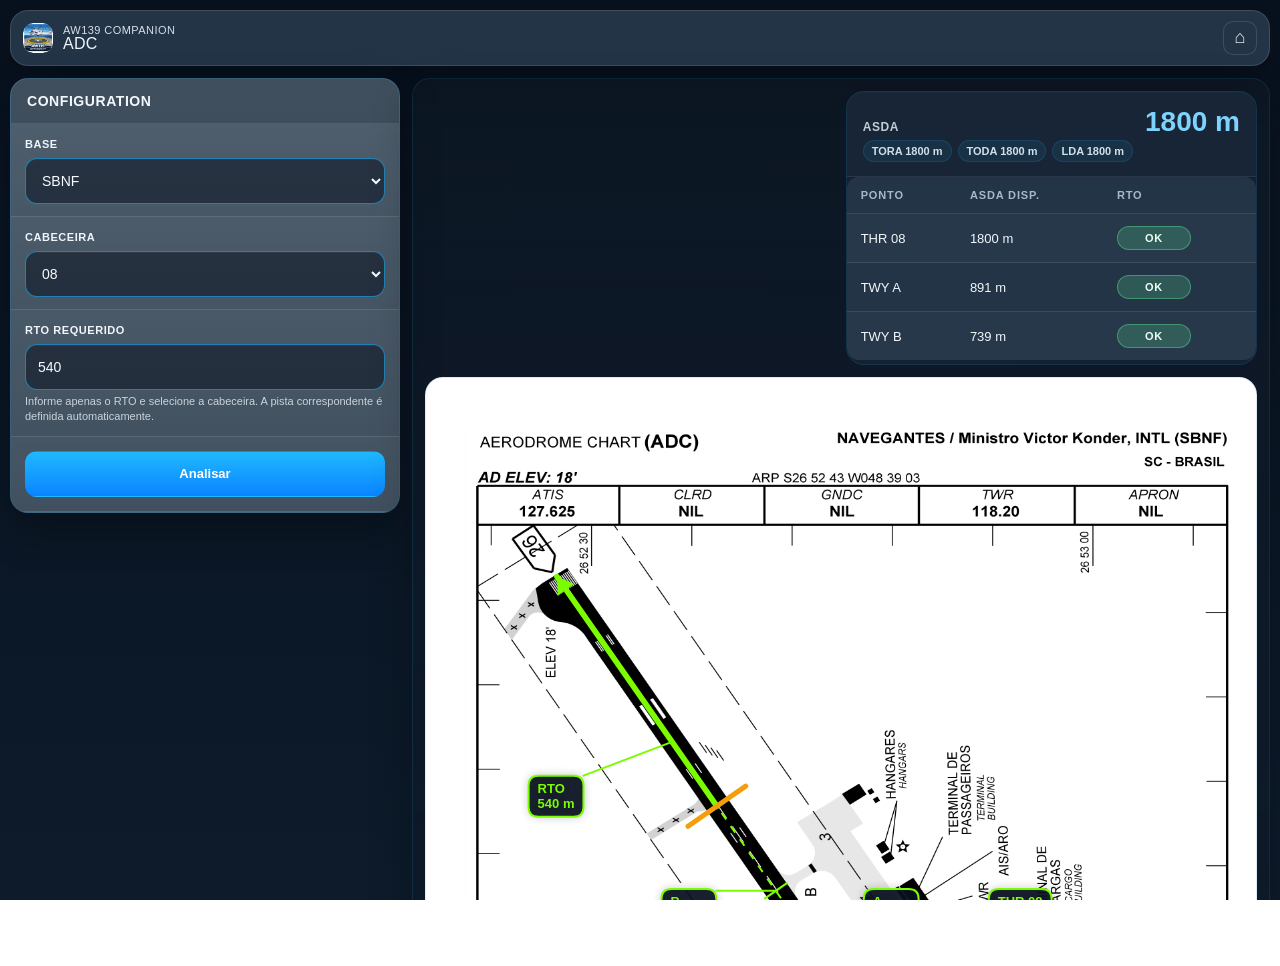
==== commit 39bc0f54: "Add files via upload" ====
--- a/adc/index.html
+++ b/adc/index.html
@@ -1014,20 +1014,19 @@
         grid-template-columns: 380px minmax(0, 1fr);
         gap: 12px;
         padding: 12px;
-        align-items: start;
+        align-items: stretch;
       }
       .pane.left,
       .pane.right {
         min-height: 0;
         border-radius: 18px;
+        overflow: hidden;
       }
       .pane.left {
         order: 1;
-        overflow: hidden;
       }
       .pane.right {
         order: 2;
-        overflow: auto;
       }
       .config-panel {
         grid-template-columns: 1fr;
@@ -1036,29 +1035,28 @@
         grid-column: auto;
       }
       .workspace {
-        height: auto;
+        height: 100%;
         min-height: 0;
         grid-template-columns: 1fr;
-        grid-template-rows: auto auto;
+        grid-template-rows: minmax(0, 1fr) auto;
         gap: 12px;
         padding: 14px;
-        align-content: start;
       }
       .chart-frame {
-        min-height: auto;
-        overflow: auto;
+        min-height: calc(100dvh - 210px);
       }
       .viz-wrap {
         min-height: 0;
-        height: auto;
+        height: 100%;
       }
       .result-panel {
-        align-self: start;
+        align-self: end;
       }
     }
 
   </style>
   <link rel="stylesheet" href="../shared/pwa.css">
+  <link rel="stylesheet" href="../shared/module-layout.css">
 </head>
 
 <body>
--- a/shared/pwa.css
+++ b/shared/pwa.css
@@ -7,33 +7,7 @@
 }
 html, body { min-height: 100%; }
 body { min-height: 100svh; }
-
-/* iOS PWA: prevent rubber-band bounce, double-tap zoom, callout menus */
-body.is-standalone {
-  overscroll-behavior-y: contain;
-  -webkit-touch-callout: none;
-  -webkit-user-select: none;
-  user-select: none;
-  -webkit-tap-highlight-color: transparent;
-}
-/* Allow text selection inside inputs, textareas, and content areas */
-body.is-standalone input,
-body.is-standalone textarea,
-body.is-standalone select,
-body.is-standalone .interp-box,
-body.is-standalone .result-sub,
-body.is-standalone .status-detail,
-body.is-standalone .status-text,
-body.is-standalone .viz-fact-value {
-  -webkit-user-select: text;
-  user-select: text;
-}
-/* Prevent iOS overscroll on fixed/fullscreen overlays */
-body.is-standalone .chart-fullscreen,
-body.is-standalone .chart-fullscreen-overlay {
-  overscroll-behavior: none;
-  touch-action: none;
-}
+body.is-standalone { overscroll-behavior-y: contain; }
 body.is-standalone .home-shell,
 body.is-standalone .cockpit-shell,
 body.is-standalone .app-shell,
@@ -158,46 +132,3 @@
   padding-left: max(12px, var(--pwa-safe-left));
   padding-right: max(12px, var(--pwa-safe-right));
 }
-
-/* ── iOS landscape safe-area handling (notch/dynamic island on sides) ── */
-@media (orientation: landscape) {
-  body.is-standalone .home-shell,
-  body.is-standalone .app-shell,
-  body.is-standalone .cockpit-shell,
-  body.is-standalone .shell {
-    padding-left: max(16px, calc(var(--pwa-safe-left) + 4px));
-    padding-right: max(16px, calc(var(--pwa-safe-right) + 4px));
-  }
-  body.is-standalone .home-topbar,
-  body.is-standalone .topbar,
-  body.is-standalone .module-topbar,
-  body.is-standalone .adc-module-topbar {
-    padding-top: max(8px, calc(var(--pwa-safe-top) + 2px));
-  }
-}
-
-/* ── iPad-specific PWA refinements ── */
-@media (min-width: 768px) {
-  body.is-standalone .home-shell,
-  body.is-standalone .app-shell,
-  body.is-standalone .cockpit-shell,
-  body.is-standalone .shell {
-    padding-bottom: max(20px, calc(var(--pwa-safe-bottom) + 4px));
-  }
-}
-
-/* ── iPhone landscape: compact height ── */
-@media (max-height: 440px) and (orientation: landscape) {
-  body.is-standalone .home-topbar,
-  body.is-standalone .topbar,
-  body.is-standalone .module-topbar {
-    padding-top: max(4px, var(--pwa-safe-top));
-    padding-bottom: 4px;
-  }
-  body.is-standalone .home-shell,
-  body.is-standalone .app-shell,
-  body.is-standalone .cockpit-shell {
-    padding-top: max(4px, var(--pwa-safe-top));
-    padding-bottom: max(8px, var(--pwa-safe-bottom));
-  }
-}
--- a/shared/module-layout.css
+++ b/shared/module-layout.css
@@ -0,0 +1,358 @@
+
+:root{
+  --aw-safe-top: env(safe-area-inset-top, 0px);
+  --aw-safe-right: env(safe-area-inset-right, 0px);
+  --aw-safe-bottom: env(safe-area-inset-bottom, 0px);
+  --aw-safe-left: env(safe-area-inset-left, 0px);
+  --aw-radius: 18px;
+  --aw-gap: 12px;
+  --aw-panel-bg: rgba(18,25,34,.92);
+  --aw-panel-line: rgba(255,255,255,.12);
+  --aw-panel-shadow: 0 18px 40px rgba(0,0,0,.28);
+}
+
+html, body{
+  min-height:100%;
+  overflow-x:hidden;
+}
+
+body.module-shell-wat,
+body.module-shell-rto,
+body.module-shell-cata,
+body.module-shell-adc{
+  min-height:100svh;
+}
+
+body.module-shell-wat .topbar,
+body.module-shell-rto .topbar,
+body.module-shell-cata .topbar,
+body.module-shell-adc .topbar{
+  border-radius:var(--aw-radius) !important;
+}
+
+body.module-shell-wat .card,
+body.module-shell-rto .card,
+body.module-shell-cata .panel,
+body.module-shell-cata .viewer-pane,
+body.module-shell-adc .pane{
+  border-radius:var(--aw-radius) !important;
+  box-shadow:var(--aw-panel-shadow);
+}
+
+body.module-shell-wat .app-shell,
+body.module-shell-rto .app-shell{
+  width:min(100%, 1440px);
+  margin:0 auto;
+  padding:max(10px, var(--aw-safe-top)) max(10px, var(--aw-safe-right)) max(14px, var(--aw-safe-bottom)) max(10px, var(--aw-safe-left)) !important;
+  gap:var(--aw-gap) !important;
+  display:grid !important;
+  align-content:start;
+  min-height:100svh;
+  grid-template-columns:1fr;
+  grid-template-areas:
+    "top"
+    "form"
+    "status"
+    "visual";
+}
+body.module-shell-wat .topbar{grid-area:top;}
+body.module-shell-rto .topbar{grid-area:top;}
+body.module-shell-rto #heroHeader{display:none !important;}
+body.module-shell-wat #formSection,
+body.module-shell-rto #formSection{grid-area:form; margin:0 !important; padding:14px !important;}
+body.module-shell-wat #statusCard,
+body.module-shell-rto #statusCard{grid-area:status; margin:0 !important; padding:14px !important; position:static !important; top:auto !important;}
+body.module-shell-wat #visualCard,
+body.module-shell-rto #visualCard{
+  grid-area:visual;
+  margin:0 !important;
+  padding:14px !important;
+  min-height:0;
+  display:flex !important;
+  flex-direction:column;
+  background:rgba(18,25,34,.92) !important;
+  overflow:hidden;
+}
+body.module-shell-rto #interpSection{display:none !important;}
+body.module-shell-wat .compact-grid,
+body.module-shell-rto .compact-grid{
+  grid-template-columns:repeat(2, minmax(0,1fr)) !important;
+  gap:10px !important;
+}
+body.module-shell-wat .control-block,
+body.module-shell-rto .control-block{grid-column:1 / -1 !important;}
+body.module-shell-wat input,
+body.module-shell-wat select,
+body.module-shell-wat button,
+body.module-shell-rto input,
+body.module-shell-rto select,
+body.module-shell-rto button{
+  border-radius:12px !important;
+}
+body.module-shell-wat input,
+body.module-shell-wat select,
+body.module-shell-rto input,
+body.module-shell-rto select{
+  min-height:46px !important;
+  height:auto !important;
+}
+body.module-shell-wat .action-row,
+body.module-shell-rto .action-row{
+  margin-top:12px !important;
+}
+body.module-shell-wat .chart-panel,
+body.module-shell-rto .chart-panel{
+  margin-top:0 !important;
+  flex:1;
+  min-height:0;
+  display:flex !important;
+  flex-direction:column;
+  gap:10px;
+}
+body.module-shell-wat .chart-stage,
+body.module-shell-rto .chart-stage{
+  flex:1;
+  min-height:320px;
+  border-radius:18px !important;
+  overflow:hidden;
+  background:#0f1722 !important;
+}
+body.module-shell-wat #chartBaseImage{
+  display:block;
+  width:100%;
+  height:auto;
+  max-height:none;
+  object-fit:contain;
+  object-position:top center;
+}
+body.module-shell-wat #chartCanvas{
+  position:absolute !important;
+  inset:0;
+  width:100% !important;
+  height:100% !important;
+  background:transparent !important;
+}
+body.module-shell-rto #chartCanvas{
+  width:100% !important;
+  height:100% !important;
+  background:#0b1017 !important;
+}
+body.module-shell-wat .viewer-meta,
+body.module-shell-rto .viewer-meta{
+  margin-top:0 !important;
+}
+body.module-shell-rto #chartHint,
+body.module-shell-rto #chartReference,
+body.module-shell-wat #chartHint{
+  margin:0;
+}
+body.module-shell-wat .chart-reference-block{
+  grid-template-columns:repeat(2,minmax(0,1fr)) !important;
+}
+body.module-shell-rto .viz-facts,
+body.module-shell-cata .viz-facts{
+  grid-template-columns:repeat(2,minmax(0,1fr));
+}
+
+body.module-shell-cata .cockpit-shell{
+  min-height:100svh;
+  display:grid;
+  grid-template-rows:auto 1fr;
+  gap:12px;
+  padding:max(10px, var(--aw-safe-top)) max(10px, var(--aw-safe-right)) max(14px, var(--aw-safe-bottom)) max(10px, var(--aw-safe-left)) !important;
+}
+body.module-shell-cata .workspace{
+  display:grid !important;
+  grid-template-columns:1fr;
+  grid-template-areas:
+    "sidebar"
+    "viewer";
+  gap:12px !important;
+}
+body.module-shell-cata .sidebar{grid-area:sidebar; gap:12px !important;}
+body.module-shell-cata .viewer-pane{
+  grid-area:viewer;
+  min-height:0;
+  align-self:start;
+  display:flex;
+  flex-direction:column;
+}
+body.module-shell-cata .viewer-stage{
+  min-height:320px;
+  flex:none;
+}
+body.module-shell-cata .viewer-header{
+  padding:14px !important;
+}
+body.module-shell-cata .viewer-meta{
+  display:grid;
+}
+body.module-shell-cata .panel,
+body.module-shell-cata .viewer-pane{
+  border-radius:var(--aw-radius) !important;
+}
+
+body.module-shell-adc .topbar{
+  margin:max(10px, var(--aw-safe-top)) max(10px, var(--aw-safe-right)) 0 max(10px, var(--aw-safe-left)) !important;
+}
+body.module-shell-adc .shell{
+  min-height:calc(100svh - 76px);
+  padding:12px max(10px, var(--aw-safe-right)) max(14px, var(--aw-safe-bottom)) max(10px, var(--aw-safe-left)) !important;
+  gap:12px !important;
+  display:grid !important;
+  grid-template-columns:1fr;
+}
+body.module-shell-adc .pane.left,
+body.module-shell-adc .pane.right{
+  border-radius:var(--aw-radius) !important;
+  overflow:hidden;
+}
+body.module-shell-adc .pane.left{order:1;}
+body.module-shell-adc .pane.right{order:2;}
+body.module-shell-adc .config-panel{
+  display:grid;
+  grid-template-columns:1fr;
+}
+body.module-shell-adc .config-card:last-child{
+  grid-column:auto !important;
+}
+body.module-shell-adc .workspace{
+  padding:12px !important;
+  gap:12px !important;
+}
+body.module-shell-adc .chart-frame{
+  border-radius:18px;
+  min-height:0;
+  overflow:hidden;
+}
+body.module-shell-adc .viz-wrap{
+  min-height:340px !important;
+  height:auto !important;
+}
+body.module-shell-adc .result-panel{
+  border-radius:18px;
+  overflow:hidden;
+}
+body.module-shell-adc input,
+body.module-shell-adc select,
+body.module-shell-adc textarea,
+body.module-shell-adc button{
+  border-radius:12px !important;
+}
+body.module-shell-adc input,
+body.module-shell-adc select,
+body.module-shell-adc button{
+  min-height:46px !important;
+}
+body.module-shell-adc .decision-table-wrap{
+  overflow:auto;
+}
+
+@media (max-width:767px){
+  body.module-shell-wat .app-shell,
+  body.module-shell-rto .app-shell{
+    padding:max(8px, var(--aw-safe-top)) max(8px, var(--aw-safe-right)) max(12px, var(--aw-safe-bottom)) max(8px, var(--aw-safe-left)) !important;
+  }
+  body.module-shell-wat .compact-grid,
+  body.module-shell-rto .compact-grid{
+    grid-template-columns:1fr 1fr !important;
+  }
+  body.module-shell-wat .chart-stage,
+  body.module-shell-rto .chart-stage,
+  body.module-shell-cata .viewer-stage,
+  body.module-shell-adc .viz-wrap{
+    min-height:260px !important;
+  }
+  body.module-shell-wat .chart-reference-block,
+  body.module-shell-rto .viz-facts,
+  body.module-shell-cata .viz-facts{
+    grid-template-columns:1fr !important;
+  }
+  body.module-shell-cata .form-grid-2,
+  body.module-shell-cata .result-grid,
+  body.module-shell-cata .module-open-row{
+    grid-template-columns:1fr 1fr !important;
+  }
+  body.module-shell-cata .action-row{
+    grid-template-columns:1fr 1fr !important;
+  }
+  body.module-shell-cata .action-row .run-btn{
+    grid-column:1 / -1 !important;
+  }
+}
+
+@media (min-width:768px) and (orientation:portrait){
+  body.module-shell-wat .app-shell,
+  body.module-shell-rto .app-shell{
+    grid-template-columns:1fr;
+  }
+  body.module-shell-wat .chart-stage,
+  body.module-shell-rto .chart-stage{
+    min-height:420px;
+  }
+  body.module-shell-cata .viewer-stage{
+    min-height:440px;
+  }
+  body.module-shell-adc .viz-wrap{
+    min-height:460px !important;
+  }
+}
+
+@media (min-width:768px) and (orientation:landscape){
+  body.module-shell-wat .app-shell,
+  body.module-shell-rto .app-shell{
+    grid-template-columns:minmax(340px, 410px) minmax(0, 1fr);
+    grid-template-areas:
+      "top top"
+      "form visual"
+      "status visual";
+  }
+  body.module-shell-wat .chart-stage,
+  body.module-shell-rto .chart-stage{
+    min-height:520px;
+  }
+  body.module-shell-cata .workspace{
+    grid-template-columns:minmax(340px, 400px) minmax(0, 1fr) !important;
+    grid-template-areas:"sidebar viewer";
+    align-items:start;
+  }
+  body.module-shell-cata .viewer-stage{
+    min-height:560px;
+  }
+  body.module-shell-adc .shell{
+    grid-template-columns:minmax(340px, 390px) minmax(0, 1fr) !important;
+    align-items:start;
+  }
+  body.module-shell-adc .pane.left{order:1;}
+  body.module-shell-adc .pane.right{order:2;}
+  body.module-shell-adc .viz-wrap{
+    min-height:560px !important;
+  }
+}
+
+@media (min-width:1367px){
+  body.module-shell-wat .app-shell,
+  body.module-shell-rto .app-shell,
+  body.module-shell-cata .cockpit-shell{
+    max-width:1480px;
+  }
+  body.module-shell-adc .shell{
+    max-width:1480px;
+    margin:0 auto;
+  }
+}
+
+body.module-shell-wat .module-topbar,
+body.module-shell-rto .module-topbar,
+body.module-shell-adc .module-topbar{
+  padding:10px 12px !important;
+}
+
+body.module-shell-cata .viewer-placeholder{
+  border-radius:0 0 var(--aw-radius) var(--aw-radius);
+}
+
+body.module-shell-wat .status-main,
+body.module-shell-rto .status-grid{
+  align-items:stretch;
+}
